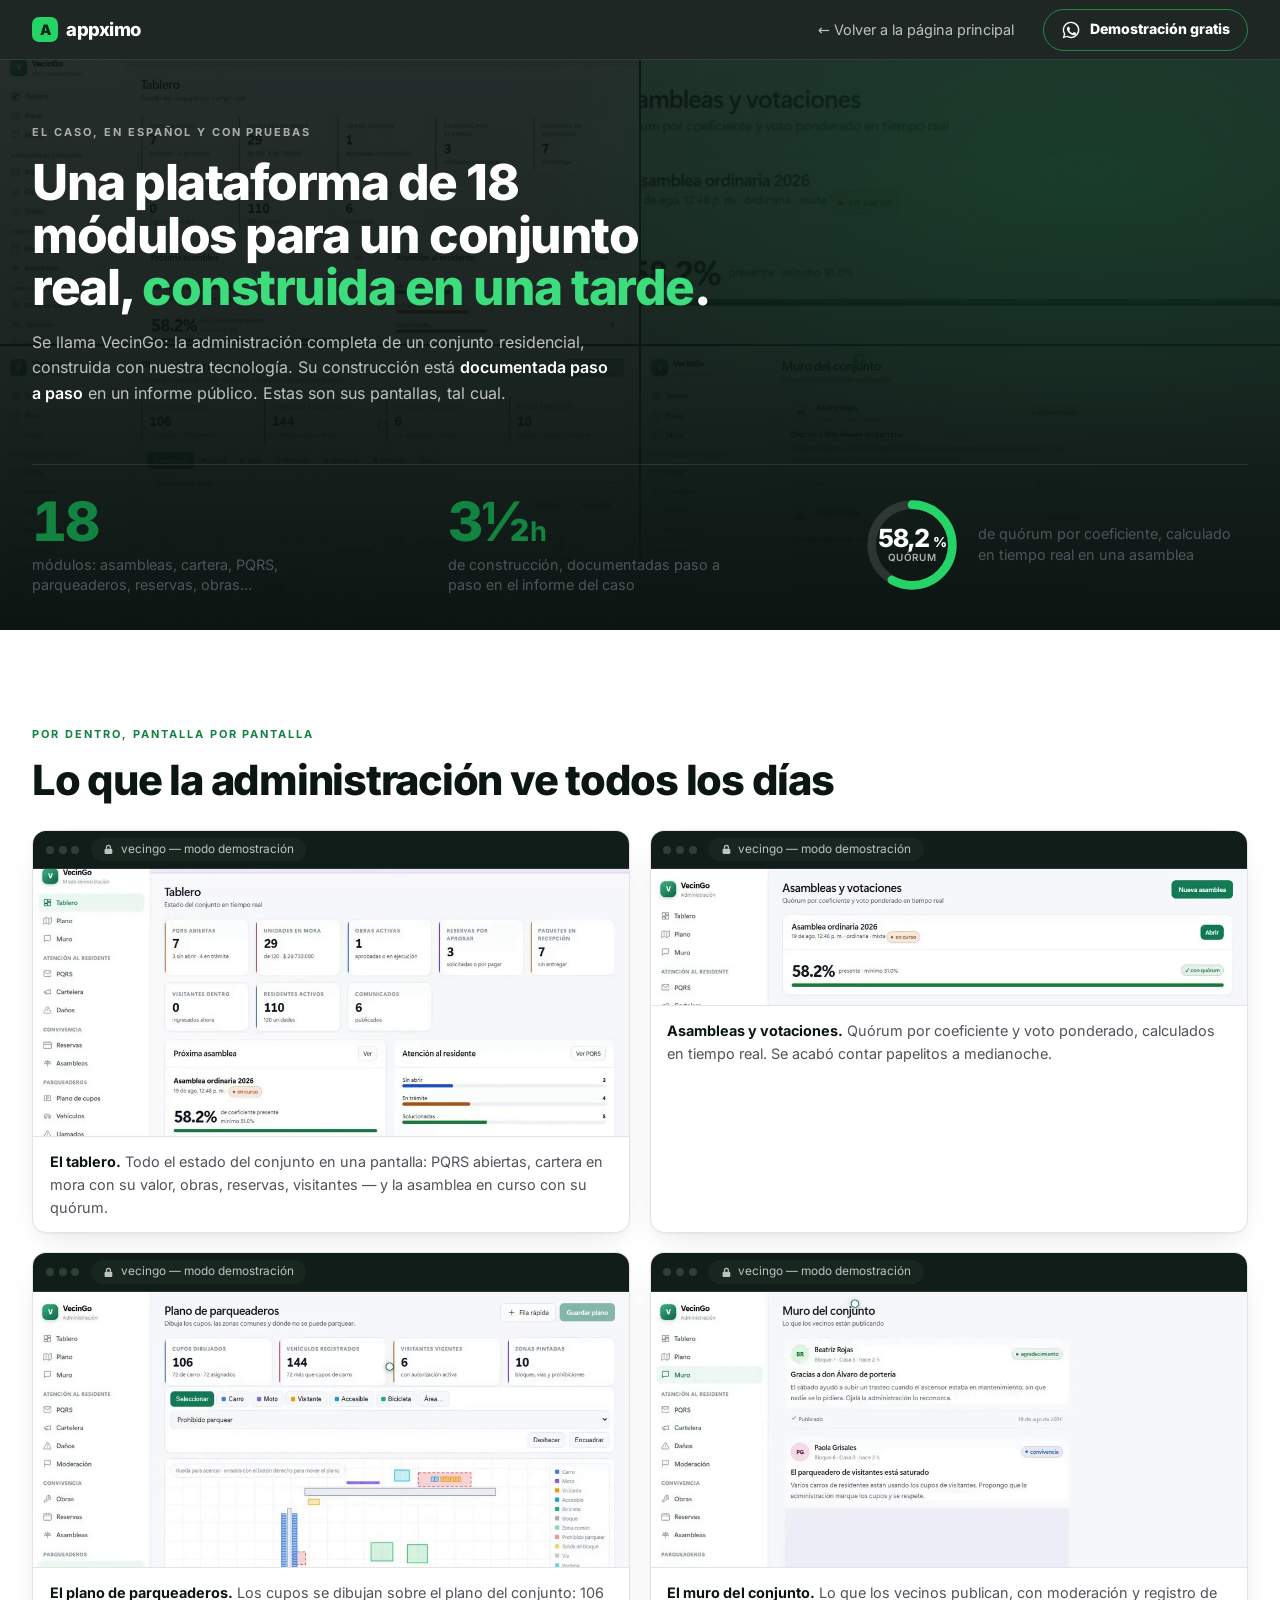
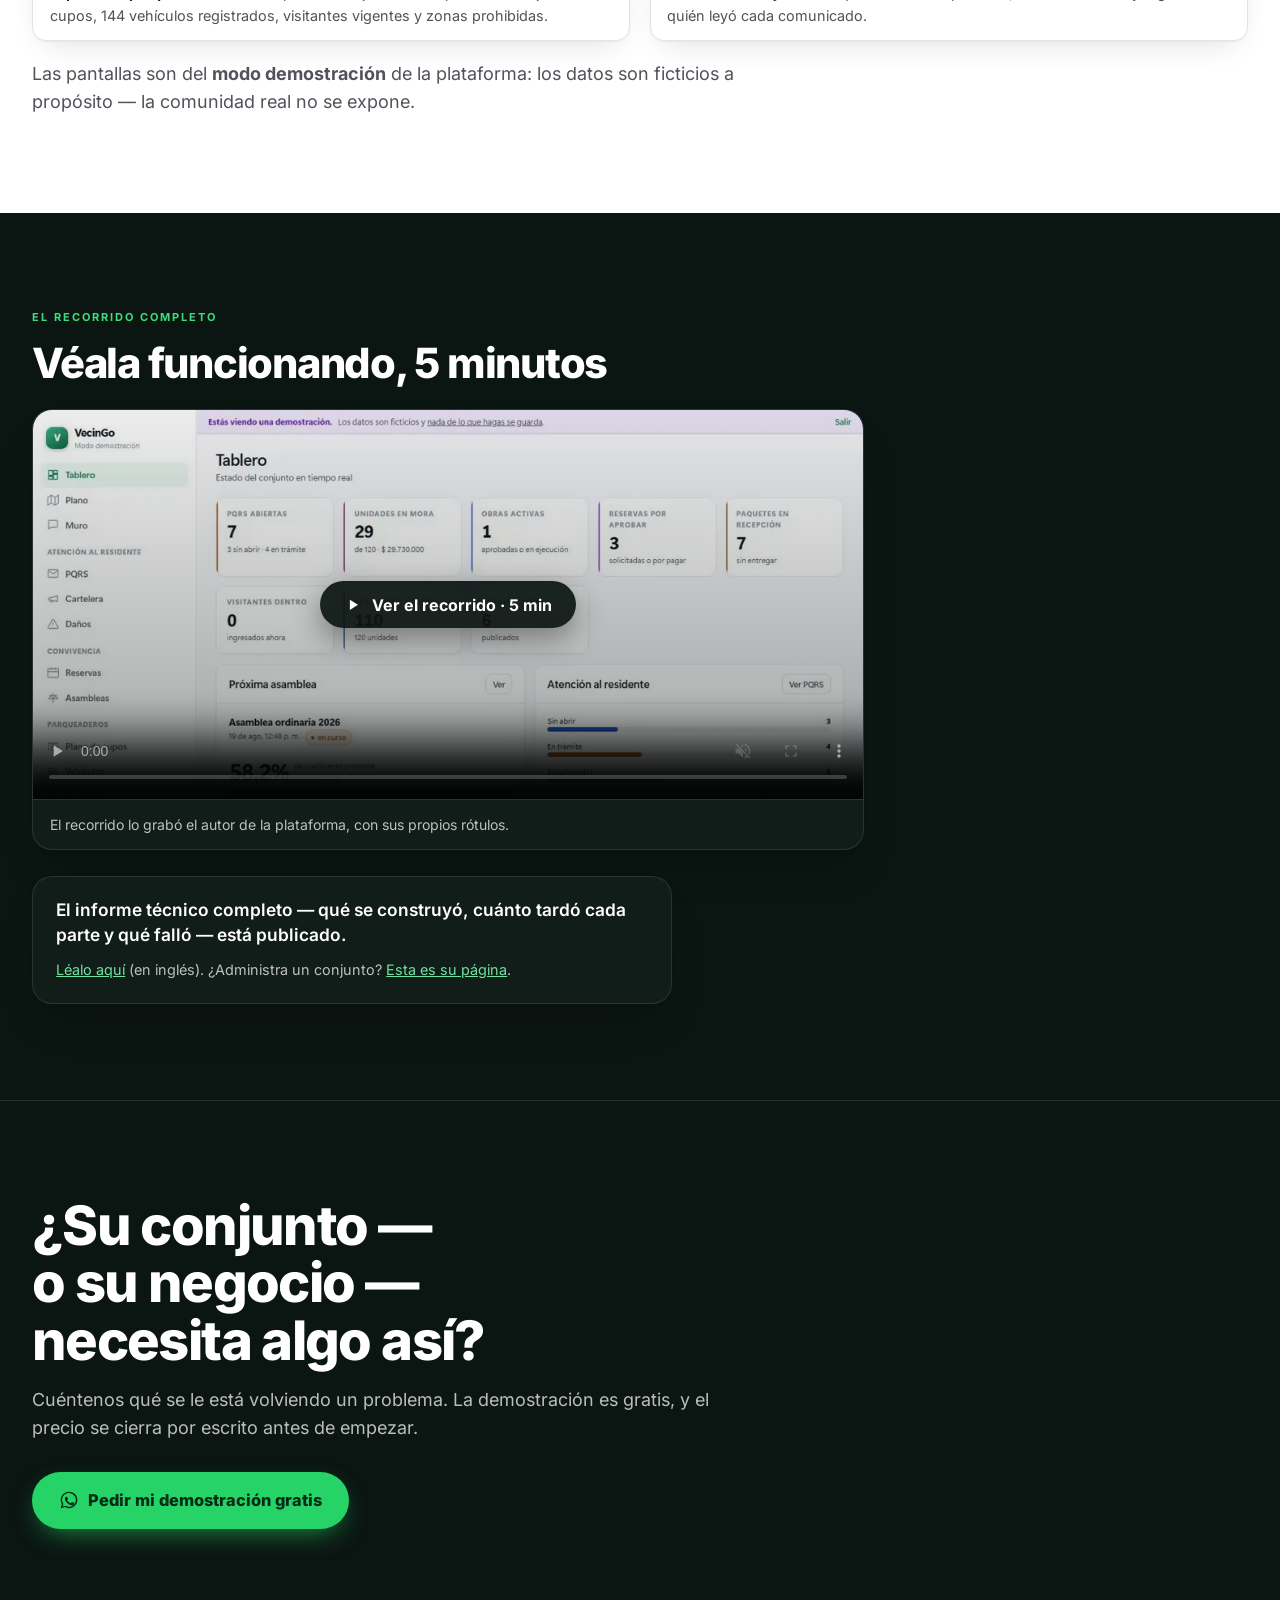
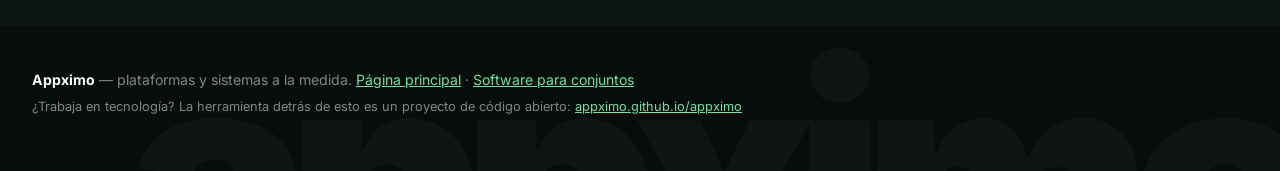
==== caso.html @ 24e31407 "fix(motion): el bombillo queda encendido con reduced-motion; el pulso del proceso no es infinito" ====
<!doctype html>
<html lang="es-CO">
<head>
<meta charset="utf-8">
<meta name="viewport" content="width=device-width, initial-scale=1">
<title>El caso VecinGo — una plataforma de 18 módulos, en español y con pruebas</title>
<meta name="description" content="Una plataforma completa para un conjunto residencial — asambleas con quórum, cartera, parqueaderos, PQRS — construida con la tecnología de Appximo. El caso, en español y con pantallas reales.">
<meta property="og:title" content="El caso VecinGo — 18 módulos para un conjunto real">
<meta property="og:description" content="Asambleas con quórum en tiempo real, cartera, parqueaderos, PQRS. Construida con la tecnología de Appximo. Véala por dentro.">
<meta property="og:image" content="https://appximo.com/assets/og.jpg">
<meta property="og:type" content="article">
<meta property="og:url" content="https://appximo.com/caso.html">
<link rel="canonical" href="https://appximo.com/caso.html">
<meta name="robots" content="index,follow,max-image-preview:large">
<meta name="theme-color" content="#0b1512">
<link rel="preload" href="assets/inter-latin-var.woff2" as="font" type="font/woff2" crossorigin>
<link rel="stylesheet" href="assets/system.css?v=79b03f89">
<link rel="icon" href="data:image/svg+xml,%3Csvg xmlns='http://www.w3.org/2000/svg' viewBox='0 0 64 64'%3E%3Crect width='64' height='64' rx='14' fill='%2325d366'/%3E%3Ctext x='32' y='45' font-family='Inter,Arial,sans-serif' font-size='38' font-weight='900' fill='%23062b16' text-anchor='middle'%3EA%3C/text%3E%3C/svg%3E">
<style>
  .hero-float{position:absolute;right:var(--gutter);top:clamp(4.5rem,9vw,7rem);z-index:3;display:none;width:15.5rem}
  @media(min-width:1000px){.hero-float{display:block}}
  .hero-float .card-dark{padding:.9rem 1rem}
  .notif{display:flex;align-items:center;gap:.7rem;padding:.55rem 0;border-top:1px solid var(--ink-line)}
  .notif:first-child{border-top:none;padding-top:0}
  .notif .ci{width:1.8rem;height:1.8rem;border-radius:50%;background:var(--color-brand-500);display:flex;align-items:center;justify-content:center;flex:none}
  .notif .ci svg{width:.9rem;height:.9rem}
  .notif b{display:block;font-size:.84rem;line-height:1.2}
  .notif span{display:block;font-size:.72rem;color:var(--ink-text-mute)}
  .case{display:grid;gap:1.6rem;align-items:center}
  @media(min-width:900px){.case{grid-template-columns:7fr 5fr;gap:3rem}.case.flip .case-media{order:2}}
  .case+.case{margin-top:clamp(3rem,7vw,5rem);padding-top:clamp(3rem,7vw,5rem);border-top:1px solid var(--zinc-200)}
  .case h3{font-size:clamp(1.5rem,3.2vw,2.1rem);letter-spacing:-.03em;line-height:1.12;margin:.6rem 0 .7rem;font-weight:800}
  .case p{color:var(--text-2);font-size:1rem}
  .case-media{display:grid;gap:.9rem}
  .case-links{display:flex;flex-wrap:wrap;gap:.6rem;margin-top:1.1rem}
  .bframe video.loop{display:block;width:100%}
  .case-panel{margin-top:1.1rem;padding:1.1rem 1.2rem}
  .case-panel .eyebrow{margin-bottom:.6rem}
  .meaning{margin-top:1rem;background:var(--color-brand-50);border:1px solid var(--color-brand-200);border-left:4px solid var(--color-brand-500);border-radius:var(--radius-xl);padding:.85rem 1rem;color:var(--color-ink);font-size:.95rem}
  .door-grid{display:grid;gap:1rem;align-items:center}
  @media(min-width:860px){.door-grid{grid-template-columns:1fr auto;gap:2rem}}
  .door h2{font-size:clamp(1.35rem,2.8vw,1.8rem);letter-spacing:-.03em}
  .door p{opacity:.85;font-size:.98rem;margin-top:.35rem}
  .invite{display:grid;gap:.9rem;margin-top:1.5rem}
  @media(min-width:700px){.invite{grid-template-columns:1fr 1fr}}
  .pick{display:grid;grid-template-columns:5rem 1fr;gap:1rem;align-items:center;padding:.9rem 1rem;text-decoration:none;color:inherit}
  .pk-img{width:5rem;height:5rem;border-radius:var(--radius-lg);overflow:hidden;border:1px solid var(--zinc-200);background:var(--zinc-100)}
  .pk-img img{width:100%;height:100%;object-fit:cover;object-position:top left}
  .pick b{display:block;color:var(--text);font-size:1rem;line-height:1.3}
  .pick span{display:block;color:var(--text-2);font-size:.86rem;line-height:1.45}
  .pick .chip{margin-top:.45rem}
  .steps{display:grid;gap:1.2rem;margin-top:2rem}
  @media(min-width:860px){.steps{grid-template-columns:repeat(4,1fr);gap:1.4rem}}
  .step h3{font-size:1.06rem;margin:.6rem 0 .3rem;color:#fff}
  .step p{color:var(--ink-text-dim);font-size:.94rem}
  .how-grid{display:grid;gap:1.4rem;margin-top:2.4rem;align-items:start}
  @media(min-width:900px){.how-grid{grid-template-columns:7fr 5fr;gap:2.4rem}}
  .no-risk{margin-top:1.4rem;background:rgba(255,255,255,.06);border:1px solid var(--ink-line);border-left:4px solid var(--color-brand-500);border-radius:var(--radius-xl);padding:.95rem 1.1rem;color:#fff;font-size:.97rem}
  .who-grid{display:grid;gap:1.2rem;margin-top:1.8rem}
  @media(min-width:860px){.who-grid{grid-template-columns:3fr 2fr;align-items:start}}
  .people{display:grid;gap:.9rem;margin-top:1rem}
  @media(min-width:520px){.people{grid-template-columns:1fr 1fr}}
  .person{display:flex;gap:.9rem;align-items:center;padding:1rem 1.1rem}
  .person b{display:block;font-size:1rem;line-height:1.25}
  .person span{display:block;font-size:.84rem;color:var(--text-2);line-height:1.4}
  .person .avatar{display:inline-flex;font-size:1.05rem;color:#fff;line-height:1}
  .cred-list{list-style:none;margin-top:.7rem}
  .cred-list li{padding-left:1.5rem;position:relative;margin:.55rem 0;color:var(--text-2);font-size:.95rem}
  .cred-list li::before{content:"✓";position:absolute;left:0;color:var(--color-brand-600);font-weight:800}
  .contact{display:grid;gap:.5rem;margin-top:1rem;font-size:.95rem}
  .contact div{display:flex;gap:.6rem;align-items:baseline}
  .contact b{min-width:6.5rem;color:var(--text-3);font-weight:600;font-size:.8rem;letter-spacing:.06em;text-transform:uppercase}
  .nots{display:grid;gap:.7rem;margin-top:1.4rem;max-width:46rem}
  .not{background:var(--white);border:1px solid var(--zinc-200);border-left:4px solid var(--color-ink);border-radius:var(--radius-lg);padding:.75rem 1rem;color:var(--text-2);font-size:.97rem;box-shadow:var(--shadow-soft)}
  .not b{color:var(--text)}
  .closing{position:relative;overflow:hidden}
  .closing::before{content:"";position:absolute;inset:-40% -20% auto;height:120%;background:radial-gradient(60rem 30rem at 20% 0%,color-mix(in srgb,var(--color-brand-700) 45%,transparent) 0%,transparent 60%);pointer-events:none}
  .closing .container-x{position:relative}
  .closing h2{max-width:16ch}
  .tech{padding:2.4rem 0;border-top:1px solid var(--zinc-200)}
  .tech p{color:var(--text-2);font-size:.92rem;max-width:46rem;margin-top:.5rem}
  .autom{display:grid;gap:1.2rem;align-items:center;padding:1.4rem 1.5rem;margin-top:1.4rem}
  @media(min-width:760px){.autom{grid-template-columns:3fr 2fr;gap:2rem}}
  .autom h3{font-size:1.35rem;color:#fff;margin-bottom:.35rem}
  .autom p{color:var(--ink-text-dim);font-size:.96rem}
  .autom-visual{margin:0 auto;max-width:20rem;width:100%}
  @media(max-width:759px){.hero .cta-row .btn-wa{font-size:.95rem;padding:.8rem 1.25rem;gap:.5rem}}
  /* ── chip IA (solo en la variante ?hero=idea) ── */
  /* ── el bombillo que se enciende (una pasada) ── */
  .bulb{display:inline-block;width:.78em;height:.78em;vertical-align:-.06em;margin-right:.12em;overflow:visible}
  .bulb path{fill:none;stroke:currentColor;stroke-width:1.9;stroke-linecap:round;stroke-linejoin:round}
  .bulb .bulb-ray{stroke:var(--color-brand-400)}
  @media (prefers-reduced-motion:no-preference){
    @keyframes bulbDraw{from{stroke-dashoffset:60}to{stroke-dashoffset:0}}
    @keyframes bulbOn{0%{opacity:0;transform:scale(.6)}60%{opacity:1;transform:scale(1.15)}100%{opacity:1;transform:scale(1)}}
    @keyframes bulbGlow{0%{filter:drop-shadow(0 0 0 transparent)}50%{filter:drop-shadow(0 0 10px color-mix(in srgb,var(--color-brand) 80%,transparent))}100%{filter:drop-shadow(0 0 4px color-mix(in srgb,var(--color-brand) 55%,transparent))}}
    html.js .bulb .bulb-glass{stroke-dasharray:60;animation:bulbDraw 1.1s var(--ease) .3s both}
    html.js .bulb .bulb-ray{transform-origin:center;transform-box:fill-box;animation:bulbOn .5s cubic-bezier(.34,1.56,.64,1) 1.3s both}
    html.js .bulb{animation:bulbGlow 1.2s var(--ease) 1.3s both}
  }
  /* ── palabras clave: se resaltan al escribirse y encienden su pestaña ── */
  .k{font-weight:600;color:inherit;background:linear-gradient(180deg,transparent 64%,color-mix(in srgb,var(--color-brand) 38%,transparent) 64%);border-radius:2px;padding:0 .08em}
  .b-bubble .k{background:linear-gradient(180deg,transparent 64%,var(--color-brand-200) 64%)}
  .plat-tabs span{transition:background .35s var(--ease),color .35s var(--ease),padding .35s var(--ease)}
  .plat-tabs span.lit{background:var(--color-brand-100);color:var(--color-brand-ink);border-radius:999px;padding:.1rem .5rem}
  .ia{margin:1rem 0 0;max-width:34rem}
  .ia summary{list-style:none;display:inline-flex;align-items:center;gap:.55rem;cursor:pointer;font-size:.88rem;font-weight:700;color:#fff;background:rgba(255,255,255,.06);border:1px solid color-mix(in srgb,var(--color-brand) 45%,transparent);border-radius:999px;padding:.5rem 1rem;transition:border-color .18s}
  .ia summary::-webkit-details-marker{display:none}
  .ia summary svg{width:.95rem;height:.95rem;transition:transform .28s var(--ease)}
  .ia[open] summary svg{transform:rotate(180deg)}
  .ia summary:hover{border-color:var(--color-brand)}
  .ia-dot{width:.5rem;height:.5rem;border-radius:50%;background:var(--color-brand)}
  .ia-body p{margin-top:.7rem;font-size:.95rem;color:var(--ink-text-dim);background:rgba(255,255,255,.05);border:1px solid var(--ink-line);border-radius:12px;padding:.8rem 1rem}
  .ia-body a{color:var(--color-brand-300);font-weight:700}
  /* ── el flujo idea → sistema → trabajando solo (el hero) ── */
  .flow{display:none;flex-direction:column;gap:.35rem;max-width:23rem;margin-left:auto}
  @media(min-width:1000px){.flow{display:flex}}
  .flow-m{display:flex;max-width:none;margin:1.8rem 0 0}
  @media(min-width:1000px){.flow-m{display:none}}
  .fl-k{display:block;font-size:11px;letter-spacing:.14em;text-transform:uppercase;font-weight:700;color:var(--color-brand-400);margin-bottom:.45rem}
  .fl-bubble{background:rgba(255,255,255,.07);border:1px solid var(--ink-line);border-radius:var(--radius-2xl) var(--radius-2xl) var(--radius-2xl) .35rem;padding:.85rem 1rem;font-size:.92rem;line-height:1.45;color:#fff;font-weight:500}
  .fl-arrow{display:flex;align-items:center;gap:.6rem;padding:.35rem 0 .35rem .9rem;color:var(--color-brand-400);font-size:.78rem;font-weight:700;letter-spacing:.04em}
  .fl-arrow::before{content:"";width:2px;height:1.4rem;background:repeating-linear-gradient(180deg,var(--color-brand-400) 0 4px,transparent 4px 8px);border-radius:2px}
  .co-order{width:100%;padding:.9rem 1rem;background:var(--white);color:var(--text);border-radius:var(--radius-2xl);box-shadow:var(--shadow-lift)}
  .co-order .eyebrow{margin-bottom:.35rem}
  .co-order b{display:block;font-size:1rem;line-height:1.25}
  .co-order .price{font-weight:800;font-variant-numeric:tabular-nums;font-size:1.25rem;letter-spacing:-.03em;margin-top:.3rem;white-space:nowrap}
  .co-order .row{display:flex;justify-content:space-between;align-items:center;margin-top:.55rem;gap:.5rem}
  .co-notif{width:100%;padding:.8rem .95rem}
  .stage{position:relative;display:none;margin-left:auto;max-width:25rem;padding:1.1rem;border-radius:var(--radius-3xl);background:rgba(255,255,255,.045);border:1px solid rgba(255,255,255,.12);box-shadow:inset 0 1px 0 rgba(255,255,255,.06),0 30px 80px -30px rgba(0,0,0,.6)}
  .stage::before{content:"";position:absolute;inset:-18%;z-index:-1;background:radial-gradient(closest-side,color-mix(in srgb,var(--color-brand-700) 45%,transparent),transparent 70%);pointer-events:none}
  @media(min-width:1000px){.stage{display:block}.stage .flow{display:flex;max-width:none;margin:0}.flow-m{display:none}}
  .plat{position:relative;background:var(--white);color:var(--text);border-radius:var(--radius-2xl);box-shadow:var(--shadow-lift);padding:.8rem .9rem .9rem}
  .plat::after{content:"";position:absolute;inset:-2px;border-radius:calc(var(--radius-2xl) + 2px);padding:2px;background:conic-gradient(from var(--sweep,0deg),transparent 0 70%,var(--color-brand-400) 85%,transparent 100%);-webkit-mask:linear-gradient(#000 0 0) content-box,linear-gradient(#000 0 0);-webkit-mask-composite:xor;mask-composite:exclude;opacity:0;pointer-events:none}
  .plat-tabs{display:flex;gap:.9rem;font-size:.74rem;font-weight:600;color:var(--text-3);border-bottom:1px solid var(--zinc-100);padding-bottom:.5rem;margin-bottom:.6rem}
  .plat-tabs .on{color:var(--color-brand-ink);border-bottom:2px solid var(--color-brand);margin-bottom:-.55rem;padding-bottom:.45rem}
  .plat-kpis{display:grid;grid-template-columns:repeat(3,auto);gap:.9rem;justify-content:start;margin-bottom:.7rem}
  .plat-kpis b{display:block;font-weight:800;font-size:1.02rem;letter-spacing:-.03em;line-height:1.1;white-space:nowrap}
  .plat-kpis span{display:block;font-size:.68rem;color:var(--text-3);line-height:1.2}
  .plat-kpis b span{display:inline;font-size:inherit;color:inherit;line-height:inherit}
  .plat .co-order{box-shadow:none;border:1px solid var(--zinc-200);padding:.7rem .8rem}
  .fl-chips{display:flex;flex-wrap:wrap;gap:.4rem;margin-top:.6rem}
  .fl-caret{display:none;width:2px;height:1em;background:var(--color-brand-400);vertical-align:-.15em;margin-left:2px}
  html.js .flow.typing .fl-caret{display:inline-block}
  @media (prefers-reduced-motion:no-preference){
    @keyframes coIn{from{opacity:0;transform:translateY(14px)}to{opacity:1;transform:none}}
    @keyframes caret{0%,100%{opacity:0}50%{opacity:1}}
    html.js .flow>.fl-step:first-child{animation:coIn .5s var(--ease) both;animation-delay:.2s}
    html.js .flow.typing .fl-caret{animation:caret .9s steps(1) infinite}
    html.js .flow:not(.typed) .fl-after{opacity:0}
    html.js .flow.typed .fl-after{animation:coIn .6s var(--ease) both}
    html.js .flow.typed .fl-after:nth-of-type(2){animation-delay:.15s}html.js .flow.typed .fl-after:nth-of-type(3){animation-delay:.4s}html.js .flow.typed .fl-after:nth-of-type(4){animation-delay:1.2s}html.js .flow.typed .fl-after:nth-of-type(5){animation-delay:1.45s}
    /* la idea se «envía»: se encoge y apaga como un mensaje enviado */
    html.js .flow .fl-bubble{transition:transform .5s var(--ease),opacity .5s var(--ease);transform-origin:left top}
    html.js .flow.typed .fl-bubble{transform:scale(.96);opacity:.7}
    /* el conector se dibuja */
    html.js .flow .fl-arrow::before{transform:scaleY(0);transform-origin:top;transition:transform .45s var(--ease)}
    html.js .flow.typed .fl-arrow::before{transform:none}
    html.js .flow.typed .fl-arrow:nth-of-type(4)::before{transition-delay:1.1s}
    /* la plataforma entra con un barrido de luz en el borde (una pasada) */
    @property --sweep{syntax:"<angle>";inherits:false;initial-value:0deg}
    @keyframes sweep{from{--sweep:0deg;opacity:1}to{--sweep:360deg;opacity:0}}
    html.js .flow.typed .plat::after{animation:sweep 1.5s var(--ease) .45s 1 both}
    @keyframes platIn{from{opacity:0;transform:translateY(16px) scale(.94)}to{opacity:1;transform:none}}
    html.js .flow.typed .plat{animation:platIn .7s var(--ease) .4s both}
    /* los avisos caen uno a uno */
    html.js .flow.typed .co-notif .notif{animation:coIn .5s var(--ease) both}
    html.js .flow.typed .co-notif .notif:nth-child(1){animation-delay:1.5s}html.js .flow.typed .co-notif .notif:nth-child(2){animation-delay:1.75s}html.js .flow.typed .co-notif .notif:nth-child(3){animation-delay:2s}
    html.js .flow.typed .fl-chips .chip{animation:coIn .45s var(--ease) both}
    html.js .flow.typed .fl-chips .chip:nth-child(1){animation-delay:2.1s}html.js .flow.typed .fl-chips .chip:nth-child(2){animation-delay:2.25s}html.js .flow.typed .fl-chips .chip:nth-child(3){animation-delay:2.4s}
  }
  .notif{display:flex;align-items:center;gap:.7rem;padding:.55rem 0;border-top:1px solid var(--ink-line)}
  .notif:first-child{border-top:none;padding-top:0}
  .notif .ci{width:1.8rem;height:1.8rem;border-radius:50%;background:var(--color-brand-500);display:flex;align-items:center;justify-content:center;flex:none}
  .notif .ci svg{width:.9rem;height:.9rem}
  .notif b{display:block;font-size:.84rem;line-height:1.2}
  .notif span{display:block;font-size:.72rem;color:var(--ink-text-mute)}
  .case{display:grid;gap:1.6rem;align-items:center}
  @media(min-width:900px){.case{grid-template-columns:7fr 5fr;gap:3rem}.case.flip .case-media{order:2}}
  .case+.case{margin-top:clamp(3rem,7vw,5rem);padding-top:clamp(3rem,7vw,5rem);border-top:1px solid var(--zinc-200)}
  .case h3{font-size:clamp(1.5rem,3.2vw,2.1rem);letter-spacing:-.03em;line-height:1.12;margin:.6rem 0 .7rem;font-weight:800}
  .case p{color:var(--text-2);font-size:1rem}
  .case-media{display:grid;gap:.9rem}
  .case-links{display:flex;flex-wrap:wrap;gap:.6rem;margin-top:1.1rem}
  .case-panel{margin-top:1.1rem;padding:1.1rem 1.2rem}
  .case-panel .eyebrow{margin-bottom:.6rem}
  .meaning{margin-top:1rem;background:var(--color-brand-50);border:1px solid var(--color-brand-200);border-left:4px solid var(--color-brand-500);border-radius:var(--radius-xl);padding:.85rem 1rem;color:var(--color-ink);font-size:.95rem}
  .door-grid{display:grid;gap:1rem;align-items:center}
  @media(min-width:860px){.door-grid{grid-template-columns:1fr auto;gap:2rem}}
  .door h2{font-size:clamp(1.35rem,2.8vw,1.8rem);letter-spacing:-.03em}
  .door p{opacity:.85;font-size:.98rem;margin-top:.35rem}
  .invite{display:grid;gap:.9rem;margin-top:1.5rem}
  @media(min-width:700px){.invite{grid-template-columns:1fr 1fr}}
  .pick{display:grid;grid-template-columns:5rem 1fr;gap:1rem;align-items:center;padding:.9rem 1rem;text-decoration:none;color:inherit}
  .pk-img{width:5rem;height:5rem;border-radius:var(--radius-lg);overflow:hidden;border:1px solid var(--zinc-200);background:var(--zinc-100)}
  .pk-img img{width:100%;height:100%;object-fit:cover;object-position:top left}
  .pick b{display:block;color:var(--text);font-size:1rem;line-height:1.3}
  .pick span{display:block;color:var(--text-2);font-size:.86rem;line-height:1.45}
  .pick .chip{margin-top:.45rem}
  .steps{display:grid;gap:1.2rem;margin-top:2rem}
  @media(min-width:860px){.steps{grid-template-columns:repeat(4,1fr);gap:1.4rem}}
  .step h3{font-size:1.06rem;margin:.6rem 0 .3rem;color:#fff}
  .step p{color:var(--ink-text-dim);font-size:.94rem}
  .how-grid{display:grid;gap:1.4rem;margin-top:2.4rem;align-items:start}
  @media(min-width:900px){.how-grid{grid-template-columns:7fr 5fr;gap:2.4rem}}
  .no-risk{margin-top:1.4rem;background:rgba(255,255,255,.06);border:1px solid var(--ink-line);border-left:4px solid var(--color-brand-500);border-radius:var(--radius-xl);padding:.95rem 1.1rem;color:#fff;font-size:.97rem}
  .who-grid{display:grid;gap:1.2rem;margin-top:1.8rem}
  @media(min-width:860px){.who-grid{grid-template-columns:3fr 2fr;align-items:start}}
  .people{display:grid;gap:.9rem;margin-top:1rem}
  @media(min-width:520px){.people{grid-template-columns:1fr 1fr}}
  .person{display:flex;gap:.9rem;align-items:center;padding:1rem 1.1rem}
  .person b{display:block;font-size:1rem;line-height:1.25}
  .person span{display:block;font-size:.84rem;color:var(--text-2);line-height:1.4}
  .person .avatar{display:inline-flex;font-size:1.05rem;color:#fff;line-height:1}
  .cred-list{list-style:none;margin-top:.7rem}
  .cred-list li{padding-left:1.5rem;position:relative;margin:.55rem 0;color:var(--text-2);font-size:.95rem}
  .cred-list li::before{content:"✓";position:absolute;left:0;color:var(--color-brand-600);font-weight:800}
  .contact{display:grid;gap:.5rem;margin-top:1rem;font-size:.95rem}
  .contact div{display:flex;gap:.6rem;align-items:baseline}
  .contact b{min-width:6.5rem;color:var(--text-3);font-weight:600;font-size:.8rem;letter-spacing:.06em;text-transform:uppercase}
  .nots{display:grid;gap:.7rem;margin-top:1.4rem;max-width:46rem}
  .not{background:var(--white);border:1px solid var(--zinc-200);border-left:4px solid var(--color-ink);border-radius:var(--radius-lg);padding:.75rem 1rem;color:var(--text-2);font-size:.97rem;box-shadow:var(--shadow-soft)}
  .not b{color:var(--text)}
  .closing{position:relative;overflow:hidden}
  .closing::before{content:"";position:absolute;inset:-40% -20% auto;height:120%;background:radial-gradient(60rem 30rem at 20% 0%,color-mix(in srgb,var(--color-brand-700) 45%,transparent) 0%,transparent 60%);pointer-events:none}
  .closing .container-x{position:relative}
  .closing h2{max-width:16ch}
  .tech{padding:2.4rem 0;border-top:1px solid var(--zinc-200)}
  .tech p{color:var(--text-2);font-size:.92rem;max-width:46rem;margin-top:.5rem}
  .autom{display:grid;gap:1.2rem;align-items:center;padding:1.4rem 1.5rem;margin-top:1.4rem}
  @media(min-width:760px){.autom{grid-template-columns:3fr 2fr;gap:2rem}}
  .autom h3{font-size:1.35rem;color:#fff;margin-bottom:.35rem}
  .autom p{color:var(--ink-text-dim);font-size:.96rem}
  .autom-visual{margin:0 auto;max-width:20rem;width:100%}
  @media(max-width:759px){.hero .cta-row .btn-wa{font-size:.95rem;padding:.8rem 1.25rem;gap:.5rem}}
  /* ── chip IA (solo en la variante ?hero=idea) ── */
  .ia{margin:1rem 0 0;max-width:34rem}
  .ia summary{list-style:none;display:inline-flex;align-items:center;gap:.55rem;cursor:pointer;font-size:.88rem;font-weight:700;color:#fff;background:rgba(255,255,255,.06);border:1px solid color-mix(in srgb,var(--color-brand) 45%,transparent);border-radius:999px;padding:.5rem 1rem;transition:border-color .18s}
  .ia summary::-webkit-details-marker{display:none}
  .ia summary svg{width:.95rem;height:.95rem;transition:transform .28s var(--ease)}
  .ia[open] summary svg{transform:rotate(180deg)}
  .ia summary:hover{border-color:var(--color-brand)}
  .ia-dot{width:.5rem;height:.5rem;border-radius:50%;background:var(--color-brand)}
  .ia-body p{margin-top:.7rem;font-size:.95rem;color:var(--ink-text-dim);background:rgba(255,255,255,.05);border:1px solid var(--ink-line);border-radius:12px;padding:.8rem 1rem}
  .ia-body a{color:var(--color-brand-300);font-weight:700}
  /* ── el collage de componentes del hero ── */
  .collage{position:relative;min-height:22rem;display:none}
  @media(min-width:1000px){.collage{display:block}}
  .collage>*{position:absolute}
  .co-order{left:0;top:1.2rem;width:17rem;padding:1rem 1.1rem;background:var(--white);color:var(--text);border-radius:var(--radius-2xl);box-shadow:var(--shadow-lift)}
  .co-order .eyebrow{margin-bottom:.4rem}
  .co-order b{display:block;font-size:1.02rem;line-height:1.25}
  .co-order .price{font-weight:800;font-variant-numeric:tabular-nums;font-size:1.3rem;letter-spacing:-.03em;margin-top:.35rem}
  .co-order .row{display:flex;justify-content:space-between;align-items:center;margin-top:.6rem;gap:.5rem}
  .co-notif{right:0;top:0;width:15.5rem;padding:.9rem 1rem}
  .co-ring{left:2.5rem;bottom:0;width:20rem;padding:.9rem 1rem 1rem;display:flex;align-items:center;gap:.9rem;background:var(--white);color:var(--text);border-radius:var(--radius-2xl);box-shadow:var(--shadow-lift)}
  .co-ring b{display:block;font-size:.9rem;line-height:1.25}
  .co-ring span{display:block;font-size:.76rem;color:var(--text-2);margin-top:.15rem}
  .notif{display:flex;align-items:center;gap:.7rem;padding:.55rem 0;border-top:1px solid var(--ink-line)}
  .notif:first-child{border-top:none;padding-top:0}
  .notif:last-child{padding-bottom:0}
  .notif .ci{width:1.8rem;height:1.8rem;border-radius:50%;background:var(--color-brand-500);display:flex;align-items:center;justify-content:center;flex:none}
  .notif .ci svg{width:.9rem;height:.9rem}
  .notif b{display:block;font-size:.84rem;line-height:1.2}
  .notif span{display:block;font-size:.72rem;color:var(--ink-text-mute)}
  section[id]{scroll-margin-top:4.6rem}
  /* ── el escenario blanco de «Cómo funciona» ── */
  .build{background:var(--white);color:var(--text);border-radius:var(--radius-2xl);box-shadow:var(--shadow-lift);padding:1rem 1.1rem 1.1rem;position:relative;overflow:hidden}
  .b-head{display:flex;justify-content:space-between;align-items:center;margin-bottom:.9rem}
  .b-time{font-size:.78rem;color:var(--text-3);font-weight:600}
  .b-chat{display:flex;gap:.6rem;align-items:flex-start}
  .b-who{font-size:.68rem;font-weight:700;letter-spacing:.08em;text-transform:uppercase;color:var(--text-3);padding-top:.5rem;flex:none}
  .b-bubble{background:var(--zinc-100);border-radius:var(--radius-xl) var(--radius-xl) var(--radius-xl) .3rem;padding:.7rem .9rem;font-size:.92rem;line-height:1.45;color:var(--text);min-height:2.6rem;flex:1}
  .b-caret{display:none;width:2px;height:1em;background:var(--color-brand-ink);vertical-align:-.15em;margin-left:2px}
  .b-proc{list-style:none;margin:.9rem 0 0;display:grid;gap:.45rem;padding-left:0}
  .b-proc li{display:flex;align-items:center;gap:.6rem;font-size:.86rem;color:var(--text-3)}
  .b-proc li i{width:1rem;height:1rem;border-radius:50%;border:2px solid var(--zinc-300);flex:none;position:relative;transition:border-color .3s,background .3s}
  .b-proc li.on{color:var(--text)}
  .b-proc li.on i{border-color:var(--color-brand-500)}
  .b-proc li.done{color:var(--text-2)}
  .b-proc li.done i{background:var(--color-brand-500);border-color:var(--color-brand-500)}
  .b-proc li.done i::after{content:"";position:absolute;left:.28rem;top:.1rem;width:.28rem;height:.5rem;border:solid var(--color-on-brand);border-width:0 2px 2px 0;transform:rotate(45deg)}
  .b-out{margin-top:.9rem;border-radius:14px;overflow:hidden;border:1px solid var(--zinc-200);box-shadow:var(--shadow-soft)}
  .b-out .bbar{background:var(--color-ink-800)}
  .b-plat{border-radius:0;box-shadow:none}
  .b-plat::after{border-radius:0}
  html.js .build:not(.p3) .b-out{display:none}
  html.js .build:not(.p2) .b-proc{opacity:.45}
  @media (prefers-reduced-motion:no-preference){
    @keyframes procPulse{0%,100%{box-shadow:0 0 0 0 color-mix(in srgb,var(--color-brand) 45%,transparent)}70%{box-shadow:0 0 0 .5rem transparent}}
    html.js .build.p1 .b-caret{display:inline-block;animation:caret .9s steps(1) infinite}
    html.js .b-proc li.on i{animation:procPulse 1s ease-out 3}
    html.js .build.p3 .b-out{animation:platIn .7s var(--ease) both}
    html.js .build.p3 .b-plat::after{animation:sweep 1.5s var(--ease) .3s 1 both}
  }
  /* ── la franja de demos ── */
  .strip{display:flex;flex-wrap:wrap;align-items:center;gap:.5rem 1rem;font-size:.95rem;color:var(--text-2)}
  .strip b{color:var(--text)}
  .strip a{font-weight:700;text-decoration:none;color:var(--color-brand-ink);white-space:nowrap}
  .strip a:hover{text-decoration:underline}
  .strip .sep{color:var(--zinc-400)}
  /* ── bloque de equipo ── */
  .team-grid{display:grid;gap:1.2rem;margin-top:1.6rem}
  @media(min-width:860px){.team-grid{grid-template-columns:3fr 2fr;align-items:start}}
  .creds{display:grid;gap:.7rem;margin-top:1.1rem}
  @media(min-width:600px){.creds{grid-template-columns:repeat(2,1fr)}}
  .cred{padding:1rem 1.05rem}
  .cred b{display:block;font-size:.98rem;line-height:1.25}
  .cred span{display:block;font-size:.84rem;color:var(--text-2);margin-top:.25rem;line-height:1.4}
  .cred .k{display:block;font-weight:800;font-size:1.7rem;letter-spacing:-.04em;color:var(--color-brand-ink);font-variant-numeric:tabular-nums;line-height:1;margin-bottom:.45rem}
  /* ── segmento para empresas con equipo técnico ── */
  .tec-grid{display:grid;gap:1.6rem;align-items:start;margin-top:2rem}
  @media(min-width:900px){.tec-grid{grid-template-columns:6fr 6fr;gap:2.6rem}}
  .tec-grid h3{font-size:1.35rem;color:#fff;margin:.6rem 0 .5rem}
  .tec-grid p{color:var(--ink-text-dim);font-size:.98rem}
  .tec-args{list-style:none;margin-top:1rem;display:grid;gap:.55rem}
  .tec-args li{padding-left:1.5rem;position:relative;color:var(--ink-text-dim);font-size:.95rem}
  .tec-args li::before{content:"✓";position:absolute;left:0;color:var(--color-brand-400);font-weight:800}
  .tec-args li strong{color:#fff}
  .tec-foot{margin-top:1.4rem;padding-top:1.2rem;border-top:1px solid var(--ink-line);font-size:.9rem;color:var(--ink-text-mute)}
</style>
<style>
  .shots{display:grid;gap:1.2rem;margin-top:1.6rem}
  @media(min-width:760px){.shots{grid-template-columns:1fr 1fr}}
  .shot figcaption{padding:.8rem 1.05rem;font-size:.9rem;color:var(--text-2);border-top:1px solid var(--zinc-200)}
  .shot figcaption b{color:var(--text)}
</style>
</head>
<body>
<nav class="nav" id="nav"><div class="container-x nav-in">
  <a class="logo" href="/"><span class="logo-mark">A</span>appximo</a>
  <a class="nav-links" href="/" style="text-decoration:none;color:var(--ink-text-dim)">← Volver a la página principal</a>
  <a class="btn btn-wa compact" href="https://wa.me/573115175472?text=Hola%2C%20vi%20el%20caso%20VecinGo%20y%20quiero%20una%20demostraci%C3%B3n%20gratis%20para%20mi%20conjunto%20o%20mi%20negocio.%20%28appximo.com%20%C2%B7%20caso%29"><svg viewBox="0 0 24 24" fill="currentColor" aria-hidden="true"><path d="M12.04 2a9.9 9.9 0 0 0-8.53 14.9L2 22l5.25-1.47A9.9 9.9 0 1 0 12.04 2Zm0 1.67a8.22 8.22 0 1 1-4.2 15.3l-.3-.18-3.12.87.84-3.04-.2-.31a8.22 8.22 0 0 1 6.98-12.64Zm-3.3 4.42c-.18 0-.47.07-.72.34-.25.27-.95.93-.95 2.27 0 1.34.97 2.63 1.11 2.81.13.18 1.87 3 4.63 4.08 2.3.9 2.77.72 3.27.68.5-.05 1.62-.66 1.85-1.3.23-.65.23-1.2.16-1.31-.07-.11-.25-.18-.52-.32-.27-.13-1.62-.8-1.87-.9-.25-.09-.43-.13-.61.14-.18.27-.7.9-.86 1.08-.16.18-.32.2-.59.07-.27-.14-1.15-.42-2.19-1.35-.81-.72-1.35-1.61-1.51-1.88-.16-.27-.02-.42.12-.55.12-.12.27-.32.4-.48.14-.16.18-.27.27-.45.09-.18.05-.34-.02-.48-.07-.14-.6-1.46-.83-2-.2-.46-.4-.44-.61-.45h-.53Z"/></svg>Demostración gratis</a>
</div></nav>

<header class="hero grain">
  <div class="hero-grid-bg" aria-hidden="true"><div><img src="assets/tablero-hero.webp" alt="" width="1080" height="483" decoding="async" fetchpriority="high"></div><div><img src="assets/caso-asamblea.webp" alt="" width="1080" height="245" decoding="async" fetchpriority="low"></div><div><img src="assets/caso-plano.webp" alt="" width="1080" height="498" decoding="async" fetchpriority="low" loading="lazy"></div><div><img src="assets/caso-muro.webp" alt="" width="1080" height="498" decoding="async" fetchpriority="low" loading="lazy"></div></div><div class="hero-veil" aria-hidden="true"></div>
  <div class="container-x">
    <div class="hero-copy">
      <p class="eyebrow">El caso, en español y con pruebas</p>
      <h1 class="t-5xl" style="max-width:20ch">Una plataforma de 18 módulos para un conjunto real, <em>construida en una tarde</em>.</h1>
      <p class="sub">Se llama VecinGo: la administración completa de un conjunto residencial, construida con nuestra tecnología. Su construcción está <strong>documentada paso a paso</strong> en un informe público. Estas son sus pantallas, tal cual.</p>
    </div>
    <div class="stats">
      <div class="stat"><b>18</b><span>módulos: asambleas, cartera, PQRS, parqueaderos, reservas, obras…</span></div>
      <div class="stat"><b>3½<span class="u">h</span></b><span>de construcción, documentadas paso a paso en el informe del caso</span></div>
      <div class="stat ring-row" style="align-items:center"><div class="ring dark" style="--size:6rem;--c:264;--p:0.5820" role="img" aria-label="58.2 por ciento quórum"><svg viewBox="0 0 100 100"><circle class="bg" cx="50" cy="50" r="42"/><circle class="fg" cx="50" cy="50" r="42"/></svg><div class="num"><span>58,2<span style="font-size:.55em"> %</span></span><small>quórum</small></div></div><span style="margin-top:0">de quórum por coeficiente, calculado en tiempo real en una asamblea</span></div>
    </div>
  </div>
</header>

<section class="section s-white"><div class="container-x">
  <p class="eyebrow reveal">Por dentro, pantalla por pantalla</p>
  <h2 class="t-4xl reveal">Lo que la administración ve todos los días</h2>
  <div class="shots">
    <figure class="bframe paper shot reveal media-skel"><div class="bbar" aria-hidden="true"><span class="bdots"><i></i><i></i><i></i></span><span class="burl"><svg viewBox="0 0 12 14" fill="none" aria-hidden="true"><rect x="1" y="6" width="10" height="7" rx="1.6" fill="currentColor"/><path d="M3.5 6V4.2a2.5 2.5 0 0 1 5 0V6" stroke="currentColor" stroke-width="1.6"/></svg>vecingo — modo demostración</span></div><img src="assets/tablero-hero.webp" alt="Tablero del conjunto: PQRS abiertas, unidades en mora con su valor, obras, reservas, visitantes y la asamblea en curso" width="1080" height="483" loading="lazy"><figcaption><b>El tablero.</b> Todo el estado del conjunto en una pantalla: PQRS abiertas, cartera en mora con su valor, obras, reservas, visitantes — y la asamblea en curso con su quórum.</figcaption></figure>
    <figure class="bframe paper shot reveal media-skel"><div class="bbar" aria-hidden="true"><span class="bdots"><i></i><i></i><i></i></span><span class="burl"><svg viewBox="0 0 12 14" fill="none" aria-hidden="true"><rect x="1" y="6" width="10" height="7" rx="1.6" fill="currentColor"/><path d="M3.5 6V4.2a2.5 2.5 0 0 1 5 0V6" stroke="currentColor" stroke-width="1.6"/></svg>vecingo — modo demostración</span></div><img src="assets/caso-asamblea.webp" alt="Asambleas y votaciones: quórum por coeficiente y voto ponderado en tiempo real, 58,2 % presente, con quórum" width="1080" height="245" loading="lazy"><figcaption><b>Asambleas y votaciones.</b> Quórum por coeficiente y voto ponderado, calculados en tiempo real. Se acabó contar papelitos a medianoche.</figcaption></figure>
    <figure class="bframe paper shot reveal media-skel"><div class="bbar" aria-hidden="true"><span class="bdots"><i></i><i></i><i></i></span><span class="burl"><svg viewBox="0 0 12 14" fill="none" aria-hidden="true"><rect x="1" y="6" width="10" height="7" rx="1.6" fill="currentColor"/><path d="M3.5 6V4.2a2.5 2.5 0 0 1 5 0V6" stroke="currentColor" stroke-width="1.6"/></svg>vecingo — modo demostración</span></div><img src="assets/caso-plano.webp" alt="Plano de parqueaderos dibujado en el sistema: 106 cupos, 144 vehículos registrados, zonas pintadas" width="1080" height="498" loading="lazy"><figcaption><b>El plano de parqueaderos.</b> Los cupos se dibujan sobre el plano del conjunto: 106 cupos, 144 vehículos registrados, visitantes vigentes y zonas prohibidas.</figcaption></figure>
    <figure class="bframe paper shot reveal media-skel"><div class="bbar" aria-hidden="true"><span class="bdots"><i></i><i></i><i></i></span><span class="burl"><svg viewBox="0 0 12 14" fill="none" aria-hidden="true"><rect x="1" y="6" width="10" height="7" rx="1.6" fill="currentColor"/><path d="M3.5 6V4.2a2.5 2.5 0 0 1 5 0V6" stroke="currentColor" stroke-width="1.6"/></svg>vecingo — modo demostración</span></div><img src="assets/caso-muro.webp" alt="Muro del conjunto: publicaciones de los residentes con etiquetas de agradecimiento y convivencia" width="1080" height="498" loading="lazy"><figcaption><b>El muro del conjunto.</b> Lo que los vecinos publican, con moderación y registro de quién leyó cada comunicado.</figcaption></figure>
  </div>
  <p class="lead reveal" style="margin-top:1.2rem">Las pantallas son del <strong>modo demostración</strong> de la plataforma: los datos son ficticios a propósito — la comunidad real no se expone.</p>
</div></section>

<section class="section s-ink"><div class="container-x">
  <p class="eyebrow reveal">El recorrido completo</p>
  <h2 class="t-4xl reveal">Véala funcionando, 5 minutos</h2>
  <figure class="media reveal" style="margin-top:1.4rem;max-width:52rem"><div class="vframe"><video id="casovid" controls muted playsinline preload="none" poster="assets/poster-vecingo.webp" width="1280" height="720" aria-label="Video: recorrido de 5 minutos por la plataforma VecinGo en modo demostración"><source src="assets/vecingo-caso.mp4" type="video/mp4"></video><button class="vplay" aria-label="Reproducir el recorrido"><span class="vplay-btn"><svg viewBox="0 0 24 24" fill="currentColor" aria-hidden="true"><path d="M8 5v14l11-7z"/></svg>Ver el recorrido · 5 min</span></button></div><figcaption>El recorrido lo grabó el autor de la plataforma, con sus propios rótulos.</figcaption></figure>
  <div class="card-dark card-pad reveal" style="max-width:40rem;margin-top:1.6rem">
    <p style="font-weight:600;font-size:1.08rem;line-height:1.4">El informe técnico completo — qué se construyó, cuánto tardó cada parte y qué falló — está publicado.</p>
    <p class="t-sm" style="margin-top:.7rem;color:var(--ink-text-dim)"><a href="https://github.com/appximo/appximo/blob/main/docs/CASE_STUDY_VECINGO.md" rel="noopener">Léalo aquí</a> (en inglés). ¿Administra un conjunto? <a href="conjuntos.html">Esta es su página</a>.</p>
  </div>
</div></section>

<section class="section s-ink closing grain" style="border-top:1px solid var(--ink-line)"><div class="container-x">
  <div class="reveal">
    <h2 class="t-5xl">¿Su conjunto — o su negocio — necesita algo así?</h2>
    <p class="lead" style="margin-top:1rem">Cuéntenos qué se le está volviendo un problema. La demostración es gratis, y el precio se cierra por escrito antes de empezar.</p>
    <div class="cta-row"><a class="btn btn-wa" href="https://wa.me/573115175472?text=Hola%2C%20vi%20el%20caso%20VecinGo%20y%20quiero%20una%20demostraci%C3%B3n%20gratis%20para%20mi%20conjunto%20o%20mi%20negocio.%20%28appximo.com%20%C2%B7%20caso%29"><svg viewBox="0 0 24 24" fill="currentColor" aria-hidden="true"><path d="M12.04 2a9.9 9.9 0 0 0-8.53 14.9L2 22l5.25-1.47A9.9 9.9 0 1 0 12.04 2Zm0 1.67a8.22 8.22 0 1 1-4.2 15.3l-.3-.18-3.12.87.84-3.04-.2-.31a8.22 8.22 0 0 1 6.98-12.64Zm-3.3 4.42c-.18 0-.47.07-.72.34-.25.27-.95.93-.95 2.27 0 1.34.97 2.63 1.11 2.81.13.18 1.87 3 4.63 4.08 2.3.9 2.77.72 3.27.68.5-.05 1.62-.66 1.85-1.3.23-.65.23-1.2.16-1.31-.07-.11-.25-.18-.52-.32-.27-.13-1.62-.8-1.87-.9-.25-.09-.43-.13-.61.14-.18.27-.7.9-.86 1.08-.16.18-.32.2-.59.07-.27-.14-1.15-.42-2.19-1.35-.81-.72-1.35-1.61-1.51-1.88-.16-.27-.02-.42.12-.55.12-.12.27-.32.4-.48.14-.16.18-.27.27-.45.09-.18.05-.34-.02-.48-.07-.14-.6-1.46-.83-2-.2-.46-.4-.44-.61-.45h-.53Z"/></svg>Pedir mi demostración gratis</a></div>
  </div>
</div></section>

<footer class="foot"><div class="container-x">
  <p><strong style="color:#fff">Appximo</strong> — plataformas y sistemas a la medida. <a href="/">Página principal</a> · <a href="conjuntos.html">Software para conjuntos</a></p>
  <p class="t-xs">¿Trabaja en tecnología? La herramienta detrás de esto es un proyecto de código abierto: <a href="https://appximo.github.io/appximo/" rel="noopener">appximo.github.io/appximo</a></p>
  <span class="foot-mark" aria-hidden="true">appximo</span>
</div></footer>
<script>document.documentElement.classList.add('js');</script>
<script src="assets/system.js?v=24a42bb8" defer></script>
</body>
</html>
---- assets/system.css ----
/* ============================================================
   Appximo — sistema de diseño v2 (REDISENO-VISUAL-S2).
   Portado del sistema «atina» con sus valores REALES (CSS compilado
   servido en vivo, 2026-08-26): radios, sombras, reveal, capas del hero,
   grano. Decisiones de marca D1–D6: Inter única, superficies tinta/
   blanco/gris que alternan por sección, el verde SOLO como acento.
   El hex de la marca vive aquí y en ningún componente.
   ============================================================ */
@font-face{font-family:"Inter";font-style:normal;font-weight:100 900;font-display:swap;src:url("inter-latin-var.woff2") format("woff2");unicode-range:U+0000-00FF,U+0131,U+0152-0153,U+02BB-02BC,U+02C6,U+02DA,U+02DC,U+0304,U+0308,U+0329,U+2000-206F,U+20AC,U+2122,U+2191,U+2193,U+2212,U+2215,U+FEFF,U+FFFD}
:root{
  --font-sans:"Inter",ui-sans-serif,system-ui,-apple-system,"Segoe UI",Roboto,sans-serif;
  --font-mono:ui-monospace,SFMono-Regular,Menlo,Consolas,monospace;
  --color-brand-50:#ecfdf3; --color-brand-100:#d3f8e1; --color-brand-200:#a9efc4; --color-brand-300:#6fe39f;
  --color-brand-400:#3ddc7c; --color-brand-500:#25d366; --color-brand-600:#17a851; --color-brand-700:#128340; --color-brand-800:#0f6634;
  --color-brand:var(--color-brand-500);
  --color-brand-ink:var(--color-brand-700);
  --color-on-brand:#062b16;
  --color-ink-950:#060d0a; --color-ink-900:#0b1512; --color-ink-800:#111d18; --color-ink-700:#182620; --color-ink-600:#213229; --color-ink-500:#2c4034;
  --color-ink:var(--color-ink-900);
  --zinc-50:#fafafa; --zinc-100:#f4f4f5; --zinc-200:#e4e4e7; --zinc-300:#d4d4d8; --zinc-400:#a1a1aa; --zinc-500:#71717a; --zinc-600:#52525b; --zinc-700:#3f3f46; --zinc-800:#27272a;
  --white:#ffffff;
  --text:var(--color-ink); --text-2:var(--zinc-600); --text-3:var(--zinc-500);
  --ink-text:#ffffff; --ink-text-dim:rgba(255,255,255,.72); --ink-text-mute:rgba(255,255,255,.5); --ink-line:rgba(255,255,255,.1);
  --color-warn:#c2410c; --color-warn-soft:#fff1e8;
  --radius-lg:.5rem; --radius-xl:.9rem; --radius-2xl:1.25rem; --radius-3xl:1.75rem;
  --shadow-soft:0 1px 2px rgba(11,11,12,.04),0 12px 32px -12px rgba(11,11,12,.14);
  --shadow-lift:0 2px 4px rgba(11,11,12,.05),0 24px 48px -16px rgba(11,11,12,.22);
  --shadow-glow:0 0 0 1px color-mix(in srgb,var(--color-brand) 35%,transparent),0 12px 40px -8px color-mix(in srgb,var(--color-brand) 45%,transparent);
  --btn-glow:0 10px 28px -10px color-mix(in srgb,var(--color-brand) 75%,transparent);
  --ease:cubic-bezier(.22,1,.36,1);
  --container:80rem; --gutter:clamp(1.25rem,4vw,2rem);
}
*,*::before,*::after{box-sizing:border-box;margin:0;padding:0}
html{scroll-behavior:smooth;-webkit-text-size-adjust:100%}
body{font-family:var(--font-sans);color:var(--text);background:var(--white);line-height:1.6;font-size:17px;-webkit-font-smoothing:antialiased;font-feature-settings:"cv11","ss01","ss03"}
img,video,svg{max-width:100%;height:auto;display:block}
a{color:var(--color-brand-ink)}
::selection{background:var(--color-brand);color:var(--color-on-brand)}
h1,h2,h3,h4{font-weight:800;letter-spacing:-.03em;text-wrap:balance;line-height:1.08}
h3,h4{font-weight:700;letter-spacing:-.02em}
.tnum{font-variant-numeric:tabular-nums}
/* resalte sofisticado: marcador suave bajo la palabra clave, sin cambiar el color del texto */
.hl{font-weight:600;color:var(--text);background:linear-gradient(180deg,transparent 64%,var(--color-brand-200) 64%);border-radius:2px;padding:0 .1em;box-decoration-break:clone;-webkit-box-decoration-break:clone}
.s-ink .hl{color:#fff;background:linear-gradient(180deg,transparent 64%,color-mix(in srgb,var(--color-brand) 38%,transparent) 64%)}
.s-ink{background:var(--color-ink);color:var(--ink-text)}
.s-white{background:var(--white);color:var(--text)}
.s-zinc{background:var(--zinc-50);color:var(--text)}
.s-brand{background:var(--color-brand);color:var(--color-on-brand)}
.section{padding:clamp(3.5rem,8vw,6rem) 0}
.section-tight{padding:clamp(2.2rem,5vw,3.5rem) 0}
.band{padding:clamp(1.6rem,4vw,2.4rem) 0}
.container-x{width:100%;max-width:var(--container);margin:0 auto;padding:0 var(--gutter)}
.s-ink a{color:var(--color-brand-300)}
.s-brand a{color:var(--color-on-brand)}
.t-6xl{font-size:clamp(2.5rem,6.6vw,4.25rem);line-height:1.02}
.t-5xl{font-size:clamp(2.1rem,5.4vw,3.4rem);line-height:1.06}
.t-4xl{font-size:clamp(1.75rem,4.2vw,2.6rem);line-height:1.1}
.t-3xl{font-size:clamp(1.45rem,3.2vw,1.95rem);line-height:1.16}
.t-2xl{font-size:1.35rem;line-height:1.25}
.t-xl{font-size:1.12rem;line-height:1.45}
.t-sm{font-size:.9rem}
.t-xs{font-size:.8rem}
.eyebrow{font-size:11px;letter-spacing:.18em;text-transform:uppercase;font-weight:700;color:var(--color-brand-ink);margin-bottom:.9rem}
.s-ink .eyebrow{color:var(--color-brand-400)}
.hero .eyebrow{color:rgba(255,255,255,.62)}
.s-brand .eyebrow{color:var(--color-on-brand);opacity:.8}
.lead{color:var(--text-2);max-width:44rem;font-size:clamp(1rem,1.6vw,1.12rem)}
.s-ink .lead{color:var(--ink-text-dim)}
.s-ink .lead strong,.s-ink h2,.s-ink h3{color:var(--ink-text)}
.muted{color:var(--text-3)}
.s-ink .muted{color:var(--ink-text-mute)}
.card{background:var(--white);border:1px solid color-mix(in srgb,var(--zinc-200) 80%,transparent);border-radius:var(--radius-2xl);box-shadow:var(--shadow-soft);transition:transform .28s var(--ease),box-shadow .28s var(--ease)}
.card-hover:hover{transform:translateY(-2px);box-shadow:var(--shadow-lift)}
.card-dark{background:var(--color-ink-800);border:1px solid var(--ink-line);border-radius:var(--radius-2xl);color:var(--ink-text);box-shadow:var(--shadow-lift)}
.card-pad{padding:1.35rem 1.45rem}
.card-grad{position:relative;overflow:hidden;border-radius:var(--radius-2xl);color:#fff;padding:1.1rem 1.15rem;min-height:9.5rem;display:flex;flex-direction:column;justify-content:space-between;background:linear-gradient(135deg,var(--g1,var(--color-ink-600)),var(--g2,var(--color-ink-900)));box-shadow:var(--shadow-soft);transition:transform .28s var(--ease),box-shadow .28s var(--ease)}
.card-grad:hover{transform:translateY(-2px);box-shadow:var(--shadow-lift)}
.card-grad .ini{font-size:1.5rem;font-weight:800;letter-spacing:-.04em;opacity:.95}
.card-grad b{display:block;font-size:.98rem;line-height:1.25}
.card-grad span{display:block;font-size:.78rem;opacity:.72;margin-top:.15rem}
.chip{display:inline-flex;align-items:center;gap:.4rem;border-radius:999px;border:1px solid var(--zinc-200);background:var(--zinc-50);padding:.25rem .7rem;font-size:.74rem;font-weight:600;color:var(--zinc-700);letter-spacing:.01em;white-space:nowrap}
.chip-brand{border-color:var(--color-brand-300);background:var(--color-brand-100);color:var(--color-ink)}
.chip-dark{border-color:var(--color-ink);background:var(--color-ink);color:#fff}
.chip-ghost{border-color:rgba(255,255,255,.18);background:rgba(255,255,255,.06);color:#fff}
.chip .dot{width:.45rem;height:.45rem;border-radius:50%;background:var(--color-brand-500);flex:none}
.input{width:100%;border-radius:var(--radius-xl);border:1px solid var(--zinc-300);background:var(--white);padding:.65rem .9rem;font:inherit;font-size:15px;color:var(--text);outline:none;transition:border-color .18s,box-shadow .18s}
.input:hover{border-color:var(--zinc-400)}
.input:focus{border-color:var(--color-ink);box-shadow:0 0 0 4px color-mix(in srgb,var(--color-brand) 40%,transparent)}
.skeleton{border-radius:var(--radius-lg);background:color-mix(in srgb,var(--zinc-200) 70%,transparent);background-image:linear-gradient(90deg,rgba(255,255,255,0),rgba(255,255,255,.7),rgba(255,255,255,0));background-size:200% 100%}
@media (prefers-reduced-motion:no-preference){@keyframes shimmer{0%{background-position:-200% 0}to{background-position:200% 0}} .skeleton{animation:shimmer 1.6s linear infinite}}
.media-skel{background:color-mix(in srgb,var(--zinc-200) 70%,transparent)}
html.js .media-skel>img{opacity:0;transition:opacity .28s var(--ease)}
html.js .media-skel>img.is-loaded{opacity:1}
.grain{position:relative}
.grain::before{content:"";position:absolute;inset:0;pointer-events:none;opacity:.18;mix-blend-mode:overlay;background-image:url("data:image/svg+xml,%3Csvg xmlns='http://www.w3.org/2000/svg' width='160' height='160'%3E%3Cfilter id='n'%3E%3CfeTurbulence type='fractalNoise' baseFrequency='.9' numOctaves='3' stitchTiles='stitch'/%3E%3C/filter%3E%3Crect width='100%25' height='100%25' filter='url(%23n)' opacity='.6'/%3E%3C/svg%3E")}
.stat b{display:block;font-weight:800;font-size:clamp(2.4rem,5.6vw,3.4rem);line-height:1;letter-spacing:-.04em;color:var(--color-brand-ink);font-variant-numeric:tabular-nums}
.s-ink .stat b{color:var(--color-brand-400)}
.stat b .u{font-size:.5em;font-weight:700;margin-left:.1em;letter-spacing:-.02em}
.stat>span{display:block;margin-top:.4rem;font-size:.9rem;color:var(--text-2);max-width:17rem;line-height:1.4}
.s-ink .stat>span{color:var(--ink-text-dim)}
.stat>.stat-x{margin-top:.35rem;font-size:.8rem;color:var(--text-3)}
.s-ink .stat>.stat-x{color:var(--ink-text-mute)}
.bars{display:grid;gap:.75rem}
.bar{display:grid;grid-template-columns:1fr auto;gap:.4rem 1rem;align-items:end;font-size:.9rem}
.bar .lbl{color:var(--text-2)}
.s-ink .bar .lbl{color:var(--ink-text-dim)}
.bar .val{font-weight:700;font-variant-numeric:tabular-nums;color:var(--color-brand-ink)}
.s-ink .bar .val{color:var(--color-brand-400)}
.bar .track{grid-column:1 / -1;height:6px;border-radius:999px;background:var(--zinc-200);overflow:hidden}
.s-ink .bar .track{background:rgba(255,255,255,.1)}
.bar .fill{height:100%;width:var(--w,0%);border-radius:999px;background:var(--color-brand-500);transform-origin:left;transition:transform .9s var(--ease);transition-delay:var(--d,0s)}
html.js .bar:not(.in) .fill{transform:scaleX(0)}
.bar .sub{grid-column:1 / -1;font-size:.76rem;color:var(--text-3);margin-top:-.2rem}
.s-ink .bar .sub{color:var(--ink-text-mute)}
.ring{position:relative;width:var(--size,7.5rem);height:var(--size,7.5rem);flex:none}
.ring svg{width:100%;height:100%;transform:rotate(-90deg)}
.ring circle{fill:none;stroke-width:9}
.ring .bg{stroke:var(--zinc-200)}
.s-ink .ring .bg,.ring.dark .bg{stroke:rgba(255,255,255,.12)}
.ring .fg{stroke:var(--color-brand-500);stroke-linecap:round;stroke-dasharray:var(--c);stroke-dashoffset:var(--c);transition:stroke-dashoffset 1.1s var(--ease)}
.ring.in .fg,html:not(.js) .ring .fg{stroke-dashoffset:calc(var(--c) * (1 - var(--p)))}
.ring .num{position:absolute;inset:0;display:flex;flex-direction:column;align-items:center;justify-content:center;font-weight:800;letter-spacing:-.04em;font-variant-numeric:tabular-nums;font-size:calc(var(--size,7.5rem) * .26);line-height:1}
.ring .num small{font-size:.62rem;font-weight:600;letter-spacing:.06em;text-transform:uppercase;opacity:.65;margin-top:.15rem}
.ring-row{display:flex;align-items:center;gap:1.1rem}
.step-n{font-weight:800;font-size:2.6rem;line-height:1;letter-spacing:-.05em;color:var(--color-brand-400);font-variant-numeric:tabular-nums}
.avatar{width:3.4rem;height:3.4rem;border-radius:50%;display:inline-flex;align-items:center;justify-content:center;font-weight:800;letter-spacing:-.03em;color:#fff;background:linear-gradient(135deg,var(--color-brand-600),var(--color-ink-700));flex:none;font-size:1.05rem}
.btn{display:inline-flex;align-items:center;justify-content:center;gap:.6rem;border-radius:999px;font-weight:700;text-decoration:none;font-family:var(--font-sans);border:1px solid transparent;cursor:pointer;transition:transform .18s var(--ease),background .18s,box-shadow .18s,border-color .18s}
.btn:active{transform:translateY(1px)}
.btn svg{width:1.25rem;height:1.25rem;flex:none}
.btn-wa,.s-ink a.btn-wa,.s-brand a.btn-wa,.s-zinc a.btn-wa,.s-white a.btn-wa,.nav a.btn-wa{background:var(--color-brand);color:var(--color-on-brand);font-weight:800;font-size:1.02rem;padding:.9rem 1.6rem;box-shadow:var(--btn-glow)}
.btn-wa:hover,.s-ink a.btn-wa:hover{background:var(--color-brand-400);color:var(--color-on-brand);box-shadow:var(--shadow-glow)}
.btn-wa.compact,.nav a.btn-wa.compact{font-size:.88rem;padding:.55rem 1.05rem;box-shadow:none;white-space:nowrap;background:transparent;color:#fff;border-color:color-mix(in srgb,var(--color-brand) 55%,transparent)}
.btn-wa.compact:hover,.nav a.btn-wa.compact:hover{background:color-mix(in srgb,var(--color-brand) 16%,transparent);color:#fff;box-shadow:none}
@media(max-width:480px){.btn-wa.compact{font-size:.8rem;padding:.5rem .8rem;gap:.4rem}.btn-wa.compact svg{width:1.05rem;height:1.05rem}}
.btn-ghost{background:transparent;color:var(--text);border-color:var(--zinc-300);font-size:.95rem;padding:.7rem 1.2rem}
.btn-ghost:hover{background:var(--zinc-100);border-color:var(--zinc-400)}
.s-ink .btn-ghost{color:#fff;border-color:rgba(255,255,255,.28)}
.s-ink .btn-ghost:hover{background:rgba(255,255,255,.08)}
.s-brand .btn-ghost{background:var(--color-ink);color:#fff;border-color:transparent}
.s-brand .btn-ghost:hover{background:var(--color-ink-700)}
.cta-trust{margin-top:.8rem;font-size:.84rem;color:var(--ink-text-mute);line-height:1.55;max-width:34rem}
.cta-trust b{color:var(--ink-text-dim);font-weight:600}
.cta-trust a{color:#fff;text-decoration:none;white-space:nowrap;font-variant-numeric:tabular-nums}
.cta-alt{margin-top:.55rem;font-size:.88rem;color:var(--ink-text-mute)}
.cta-alt a{color:var(--color-brand-300);text-decoration:underline;text-underline-offset:3px}
@media (prefers-reduced-motion:no-preference){
  @keyframes ctapulse{0%{box-shadow:var(--btn-glow),0 0 0 0 color-mix(in srgb,var(--color-brand) 55%,transparent)}70%{box-shadow:var(--btn-glow),0 0 0 16px transparent}100%{box-shadow:var(--btn-glow),0 0 0 0 transparent}}
  .btn-pulse{animation:ctapulse 1.6s ease-out 2}
}
.nav{position:sticky;top:0;z-index:50;background:color-mix(in srgb,var(--color-ink) 92%,transparent);backdrop-filter:blur(10px);border-bottom:1px solid var(--ink-line)}
.nav-in{display:flex;align-items:center;justify-content:space-between;gap:.8rem;height:3.7rem}
.logo{display:flex;align-items:center;gap:.55rem;font-weight:800;font-size:1.15rem;letter-spacing:-.04em;color:#fff;text-decoration:none}
.logo-mark{width:1.6rem;height:1.6rem;border-radius:7px;background:var(--color-brand);color:var(--color-on-brand);display:inline-flex;align-items:center;justify-content:center;font-size:.9rem;font-weight:900}
.nav-links{display:flex;gap:1.2rem;margin-left:auto;margin-right:1rem;font-size:.9rem}
.nav-links a{color:var(--ink-text-dim);text-decoration:none}
.nav-links a:hover{color:#fff}
@media(max-width:860px){.nav-links{display:none}}
.hero{position:relative;overflow:hidden;background:var(--color-ink);color:#fff;padding:clamp(1.6rem,3.5vw,3rem) 0 0}
.hero-tex{position:absolute;inset:0;background:url("poster-atina.webp") center 20%/cover no-repeat;opacity:.34;filter:saturate(.55);pointer-events:none}
.hero-vid{display:none;position:absolute;inset:0;width:100%;height:100%;object-fit:cover;object-position:center 20%;opacity:0;filter:saturate(.55);pointer-events:none;transition:opacity 1.2s var(--ease)}
.hero-vid.is-ready{display:block}
.hero-vid.is-on{opacity:.26}
.hero-grid-bg{position:absolute;inset:0;display:grid;grid-template-columns:1fr;grid-template-rows:repeat(3,1fr);gap:2px;pointer-events:none}
.hero-grid-bg>div:nth-child(4){display:none}
.hero-grid-bg>div{position:relative;overflow:hidden}
.hero-grid-bg img{width:100%;height:100%;object-fit:cover;object-position:center top;opacity:.55;filter:saturate(.7) blur(.6px)}
.hero-grid-bg>div::after{content:"";position:absolute;inset:0;background:color-mix(in srgb,var(--color-ink) 35%,transparent)}
.hero-grid-bg>div:nth-child(2n)::after{background:color-mix(in srgb,var(--color-brand-800) 45%,transparent);mix-blend-mode:multiply}
@media(min-width:900px){.hero-grid-bg{grid-template-columns:repeat(2,1fr);grid-template-rows:repeat(2,1fr)}.hero-grid-bg>div:nth-child(4){display:block}}
.hero-veil{position:absolute;inset:0;background:radial-gradient(60rem 30rem at 85% 20%,color-mix(in srgb,var(--color-brand-800) 30%,transparent) 0%,transparent 60%),linear-gradient(180deg,color-mix(in srgb,var(--color-ink) 70%,transparent) 0%,color-mix(in srgb,var(--color-ink) 82%,transparent) 55%,var(--color-ink) 100%);pointer-events:none}
.hero .container-x{position:relative;z-index:2}
.hero-copy{max-width:44rem;padding-top:0}
.hero-layout{display:grid;gap:2.2rem;align-items:center}
@media(min-width:1000px){.hero-layout{grid-template-columns:11fr 9fr;gap:3rem;align-items:start}.hero-copy{padding-top:1.2rem}}
.hero h1{max-width:16ch;font-size:clamp(2rem,4.6vw,3.1rem)}
.hero h1 em{font-style:normal;color:var(--color-brand-400)}
.hero .sub{margin:1rem 0 0;color:var(--ink-text-dim);max-width:36rem;font-size:clamp(.92rem,1.25vw,1rem)}
.hero .sub strong{color:#fff;font-weight:600}
.cta-row{margin-top:1.8rem}
.stats{display:grid;gap:1.4rem;margin-top:clamp(2.4rem,6vw,3.6rem);padding:1.8rem 0 2.2rem;border-top:1px solid var(--ink-line)}
@media(min-width:700px){.stats{grid-template-columns:repeat(3,1fr);gap:2rem}}
.bframe{border-radius:14px;overflow:hidden;box-shadow:var(--shadow-lift);background:var(--color-ink-800);border:1px solid var(--ink-line)}
.bbar{display:flex;align-items:center;gap:.7rem;padding:.45rem .8rem;background:var(--color-ink-800);border-bottom:1px solid var(--ink-line)}
.bdots{display:flex;gap:.3rem}
.bdots i{width:.5rem;height:.5rem;border-radius:50%;background:var(--color-ink-500);display:block}
.burl{display:inline-flex;align-items:center;gap:.4rem;background:var(--color-ink-700);border-radius:999px;padding:.14rem .8rem;font-size:.74rem;color:var(--ink-text-dim);white-space:nowrap;overflow:hidden;text-overflow:ellipsis;font-variant-numeric:tabular-nums}
.burl svg{width:.68rem;height:.68rem;flex:none}
.bframe img{width:100%}
.bframe.paper{background:var(--white);border-color:var(--zinc-200);box-shadow:var(--shadow-soft)}
.media{border:1px solid var(--zinc-200);border-radius:var(--radius-2xl);overflow:hidden;background:var(--white);box-shadow:var(--shadow-soft)}
.s-ink .media{border-color:var(--ink-line);background:var(--color-ink-800);box-shadow:var(--shadow-lift)}
.vframe{position:relative;background:#0f1117}
.vframe video{width:100%}
.vplay{position:absolute;inset:0;width:100%;border:0;cursor:pointer;display:flex;align-items:center;justify-content:center;background:linear-gradient(rgba(6,13,10,.08),rgba(6,13,10,.38));padding:0}
.vplay:hover .vplay-btn{transform:scale(1.05)}
.vplay-btn{display:flex;align-items:center;gap:.7rem;background:rgba(11,21,18,.92);color:#fff;font-weight:700;font-size:1rem;padding:.85rem 1.5rem;border-radius:999px;box-shadow:0 10px 30px rgba(0,0,0,.4);transition:transform .18s var(--ease);font-family:var(--font-sans)}
.vplay-btn svg{width:1.1rem;height:1.1rem}
.media figcaption{padding:.85rem 1.05rem;font-size:.88rem;color:var(--text-2);border-top:1px solid var(--zinc-200);line-height:1.55}
.s-ink .media figcaption{color:var(--ink-text-dim);border-color:var(--ink-line)}
.faq{max-width:47rem;margin-top:1.5rem}
.faq details{background:var(--white);border:1px solid var(--zinc-200);border-radius:var(--radius-xl);margin:.6rem 0;overflow:hidden;box-shadow:var(--shadow-soft);transition:box-shadow .28s}
.faq details[open]{box-shadow:var(--shadow-lift)}
.faq summary{cursor:pointer;padding:.95rem 1.15rem;font-weight:700;font-size:1rem;list-style:none;position:relative;padding-right:2.5rem}
.faq summary::-webkit-details-marker{display:none}
.faq summary::after{content:"+";position:absolute;right:1.05rem;top:.7rem;font-size:1.3rem;color:var(--color-brand-ink);font-weight:600;transition:transform .28s var(--ease)}
.faq details[open] summary::after{transform:rotate(45deg)}
.faq .a{padding:0 1.15rem 1rem;color:var(--text-2);font-size:.96rem}
.faq .a p{margin-bottom:.5rem}
.faq .a p:last-child{margin-bottom:0}
.reveal{opacity:1;transform:none}
@media (prefers-reduced-motion:no-preference){
  html.js .reveal{opacity:0;transform:translateY(22px);transition:opacity .8s var(--ease),transform .8s var(--ease);transition-delay:var(--d,0s)}
  html.js .reveal.in{opacity:1;transform:none}
}
.mobile-cta{display:none}
html.js .mobile-cta{transform:translateY(110%);transition:transform .35s var(--ease)}
html.js.show-bar .mobile-cta{transform:none}
@media(max-width:759px){
  body{padding-bottom:4.6rem}
  .mobile-cta{display:block;position:fixed;left:0;right:0;bottom:0;z-index:60;background:color-mix(in srgb,var(--color-ink) 96%,transparent);backdrop-filter:blur(8px);border-top:1px solid var(--ink-line);padding:.6rem .9rem calc(.6rem + env(safe-area-inset-bottom))}
  .mobile-cta .btn-wa{width:100%;font-size:.98rem;padding:.75rem 1rem}
}
.foot{background:var(--color-ink-950);color:var(--ink-text-mute);padding:2.4rem 0 3rem;font-size:.88rem;position:relative;overflow:hidden}
.foot a{color:var(--color-brand-300)}
.foot p{margin:.35rem 0;position:relative}
.foot-mark{position:absolute;right:-.06em;bottom:-.42em;font-weight:900;font-size:clamp(6rem,24vw,20rem);line-height:.8;letter-spacing:-.075em;color:rgba(255,255,255,.03);pointer-events:none;user-select:none}
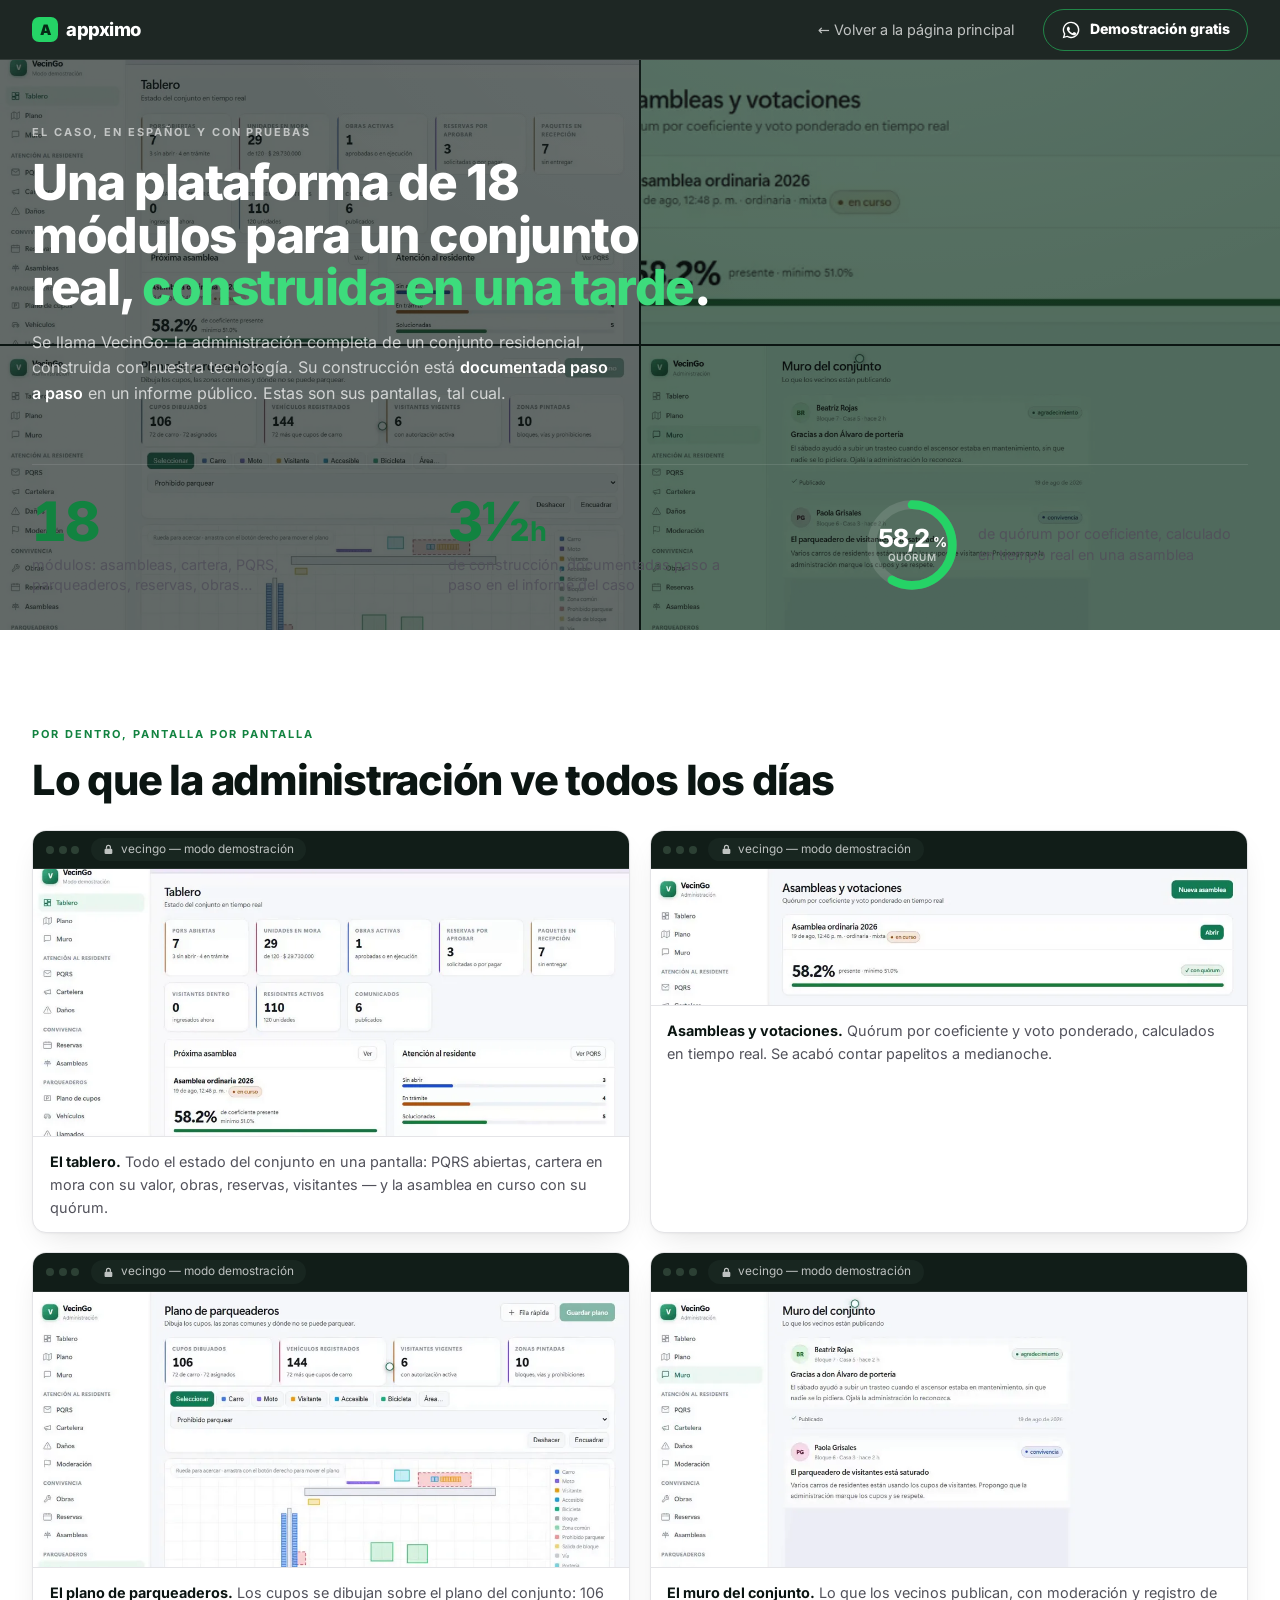
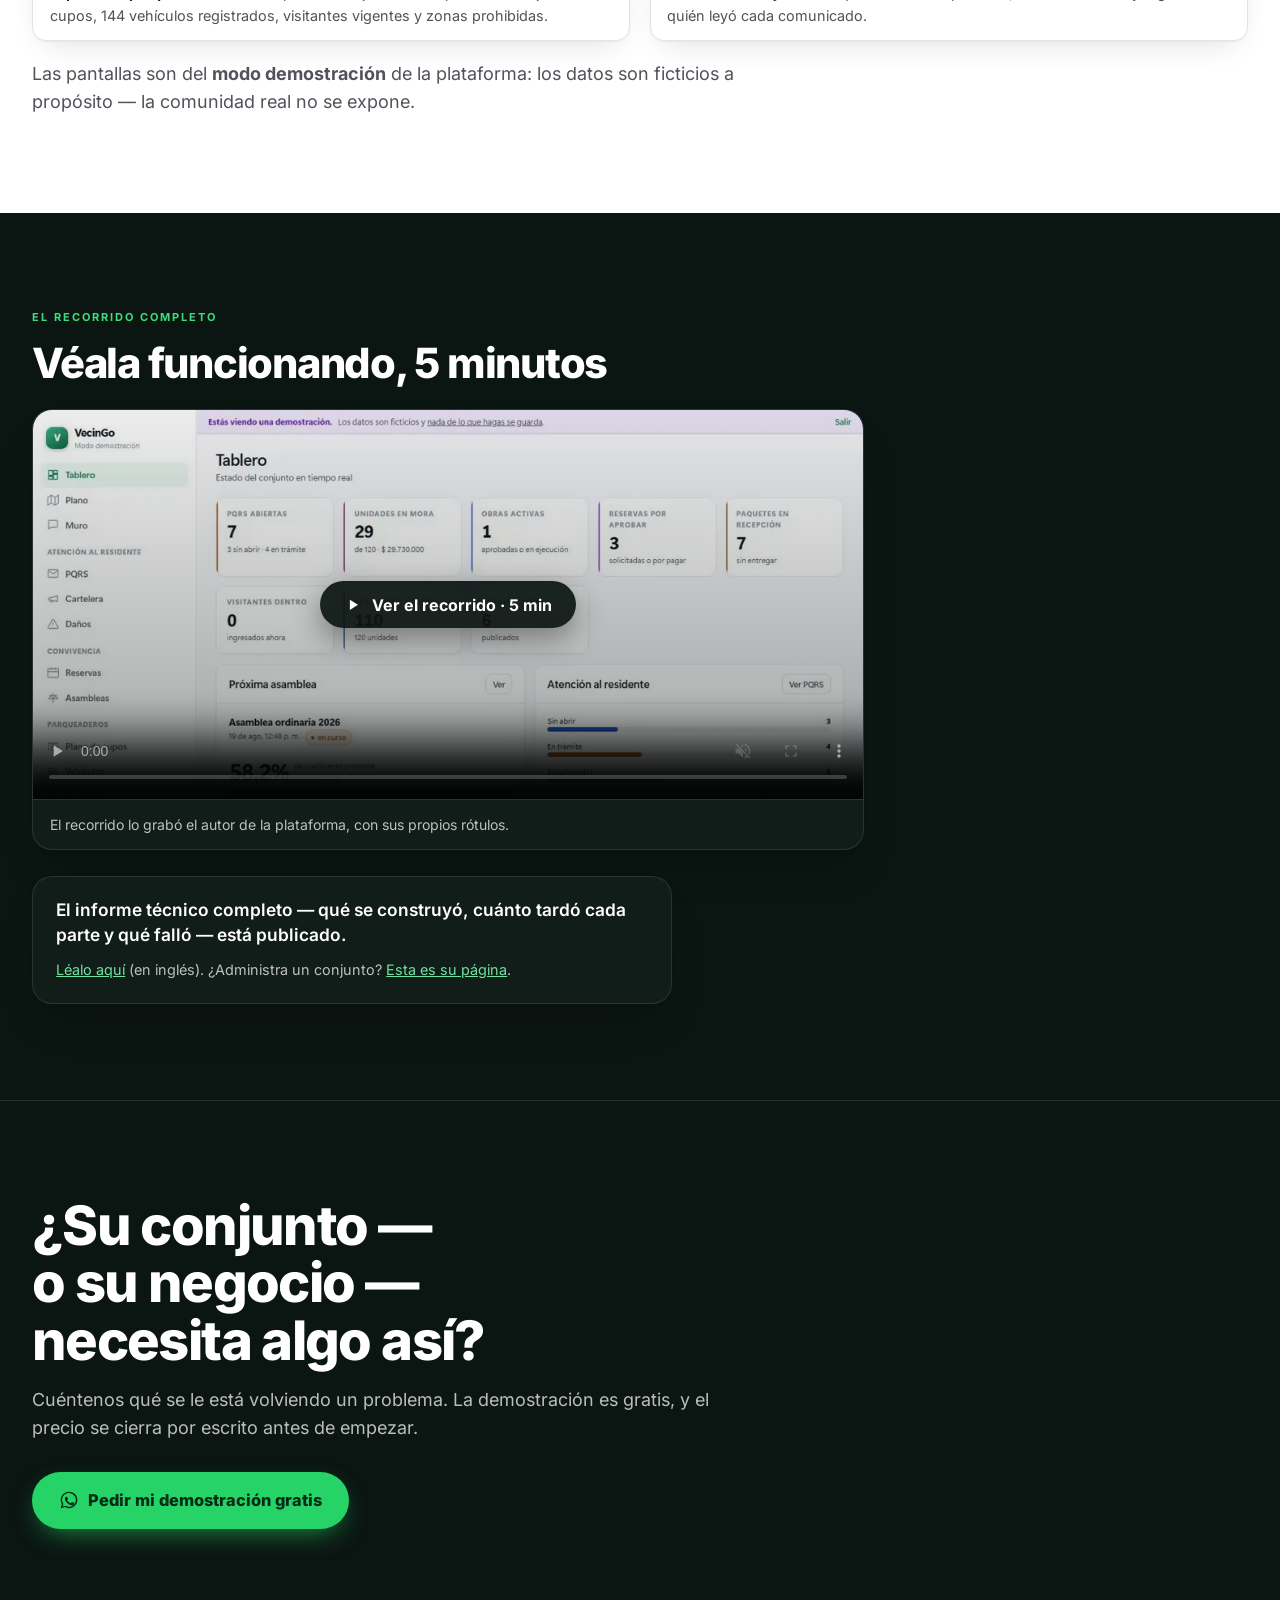
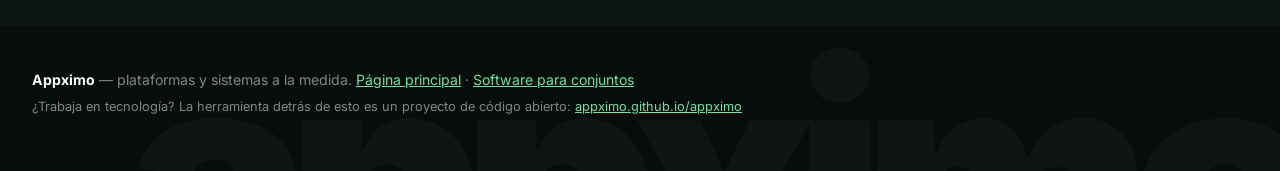
==== commit c678ac99: "feat(hero+cómo funciona): la narrativa de una pasada corre aunque el navegador pida reducir movimien" ====
--- a/caso.html
+++ b/caso.html
@@ -14,7 +14,7 @@
 <meta name="robots" content="index,follow,max-image-preview:large">
 <meta name="theme-color" content="#0b1512">
 <link rel="preload" href="assets/inter-latin-var.woff2" as="font" type="font/woff2" crossorigin>
-<link rel="stylesheet" href="assets/system.css?v=79b03f89">
+<link rel="stylesheet" href="assets/system.css?v=f416f9df">
 <link rel="icon" href="data:image/svg+xml,%3Csvg xmlns='http://www.w3.org/2000/svg' viewBox='0 0 64 64'%3E%3Crect width='64' height='64' rx='14' fill='%2325d366'/%3E%3Ctext x='32' y='45' font-family='Inter,Arial,sans-serif' font-size='38' font-weight='900' fill='%23062b16' text-anchor='middle'%3EA%3C/text%3E%3C/svg%3E">
 <style>
   .hero-float{position:absolute;right:var(--gutter);top:clamp(4.5rem,9vw,7rem);z-index:3;display:none;width:15.5rem}
@@ -102,7 +102,12 @@
   .k{font-weight:600;color:inherit;background:linear-gradient(180deg,transparent 64%,color-mix(in srgb,var(--color-brand) 38%,transparent) 64%);border-radius:2px;padding:0 .08em}
   .b-bubble .k{background:linear-gradient(180deg,transparent 64%,var(--color-brand-200) 64%)}
   .plat-tabs span{transition:background .35s var(--ease),color .35s var(--ease),padding .35s var(--ease)}
-  .plat-tabs span.lit{background:var(--color-brand-100);color:var(--color-brand-ink);border-radius:999px;padding:.1rem .5rem}
+  .plat-tabs span.lit{background:var(--color-brand-100);color:var(--color-brand-ink);border-radius:999px;padding:.1rem .5rem;box-shadow:0 0 0 3px color-mix(in srgb,var(--color-brand) 25%,transparent)}
+  .fly{position:fixed;z-index:80;pointer-events:none;font-weight:700;font-size:.8rem;color:var(--color-on-brand);background:var(--color-brand);border-radius:999px;padding:.2rem .6rem;box-shadow:0 0 0 4px color-mix(in srgb,var(--color-brand) 30%,transparent),0 10px 30px -8px color-mix(in srgb,var(--color-brand) 80%,transparent);white-space:nowrap;will-change:transform,opacity}
+  .fly-trail{position:fixed;z-index:79;pointer-events:none;width:.55rem;height:.55rem;border-radius:50%;background:var(--color-brand-300);opacity:.9;will-change:transform,opacity}
+  html.js .plat.assemble .plat-tabs{animation:coIn .5s var(--ease) both}
+  html.js .plat.assemble .plat-kpis{animation:coIn .5s var(--ease) .15s both}
+  html.js .plat.assemble .co-order{animation:coIn .5s var(--ease) .3s both}
   .ia{margin:1rem 0 0;max-width:34rem}
   .ia summary{list-style:none;display:inline-flex;align-items:center;gap:.55rem;cursor:pointer;font-size:.88rem;font-weight:700;color:#fff;background:rgba(255,255,255,.06);border:1px solid color-mix(in srgb,var(--color-brand) 45%,transparent);border-radius:999px;padding:.5rem 1rem;transition:border-color .18s}
   .ia summary::-webkit-details-marker{display:none}
@@ -283,6 +288,7 @@
   .b-out{margin-top:.9rem;border-radius:14px;overflow:hidden;border:1px solid var(--zinc-200);box-shadow:var(--shadow-soft)}
   .b-out .bbar{background:var(--color-ink-800)}
   .b-plat{border-radius:0;box-shadow:none}
+  .b-order{display:flex;align-items:center;justify-content:space-between;gap:.6rem}
   .b-plat::after{border-radius:0}
   html.js .build:not(.p3) .b-out{display:none}
   html.js .build:not(.p2) .b-proc{opacity:.45}
@@ -385,6 +391,6 @@
   <span class="foot-mark" aria-hidden="true">appximo</span>
 </div></footer>
 <script>document.documentElement.classList.add('js');</script>
-<script src="assets/system.js?v=24a42bb8" defer></script>
+<script src="assets/system.js?v=3c4461c2" defer></script>
 </body>
 </html>
--- a/assets/system.css
+++ b/assets/system.css
@@ -156,10 +156,6 @@
 .nav-links a:hover{color:#fff}
 @media(max-width:860px){.nav-links{display:none}}
 .hero{position:relative;overflow:hidden;background:var(--color-ink);color:#fff;padding:clamp(1.6rem,3.5vw,3rem) 0 0}
-.hero-tex{position:absolute;inset:0;background:url("poster-atina.webp") center 20%/cover no-repeat;opacity:.34;filter:saturate(.55);pointer-events:none}
-.hero-vid{display:none;position:absolute;inset:0;width:100%;height:100%;object-fit:cover;object-position:center 20%;opacity:0;filter:saturate(.55);pointer-events:none;transition:opacity 1.2s var(--ease)}
-.hero-vid.is-ready{display:block}
-.hero-vid.is-on{opacity:.26}
 .hero-grid-bg{position:absolute;inset:0;display:grid;grid-template-columns:1fr;grid-template-rows:repeat(3,1fr);gap:2px;pointer-events:none}
 .hero-grid-bg>div:nth-child(4){display:none}
 .hero-grid-bg>div{position:relative;overflow:hidden}
@@ -167,7 +163,7 @@
 .hero-grid-bg>div::after{content:"";position:absolute;inset:0;background:color-mix(in srgb,var(--color-ink) 35%,transparent)}
 .hero-grid-bg>div:nth-child(2n)::after{background:color-mix(in srgb,var(--color-brand-800) 45%,transparent);mix-blend-mode:multiply}
 @media(min-width:900px){.hero-grid-bg{grid-template-columns:repeat(2,1fr);grid-template-rows:repeat(2,1fr)}.hero-grid-bg>div:nth-child(4){display:block}}
-.hero-veil{position:absolute;inset:0;background:radial-gradient(60rem 30rem at 85% 20%,color-mix(in srgb,var(--color-brand-800) 30%,transparent) 0%,transparent 60%),linear-gradient(180deg,color-mix(in srgb,var(--color-ink) 70%,transparent) 0%,color-mix(in srgb,var(--color-ink) 82%,transparent) 55%,var(--color-ink) 100%);pointer-events:none}
+.hero-veil{position:absolute;inset:0;background:radial-gradient(70rem 40rem at 70% -20%,rgba(255,255,255,.06) 0%,transparent 60%);pointer-events:none}
 .hero .container-x{position:relative;z-index:2}
 .hero-copy{max-width:44rem;padding-top:0}
 .hero-layout{display:grid;gap:2.2rem;align-items:center}
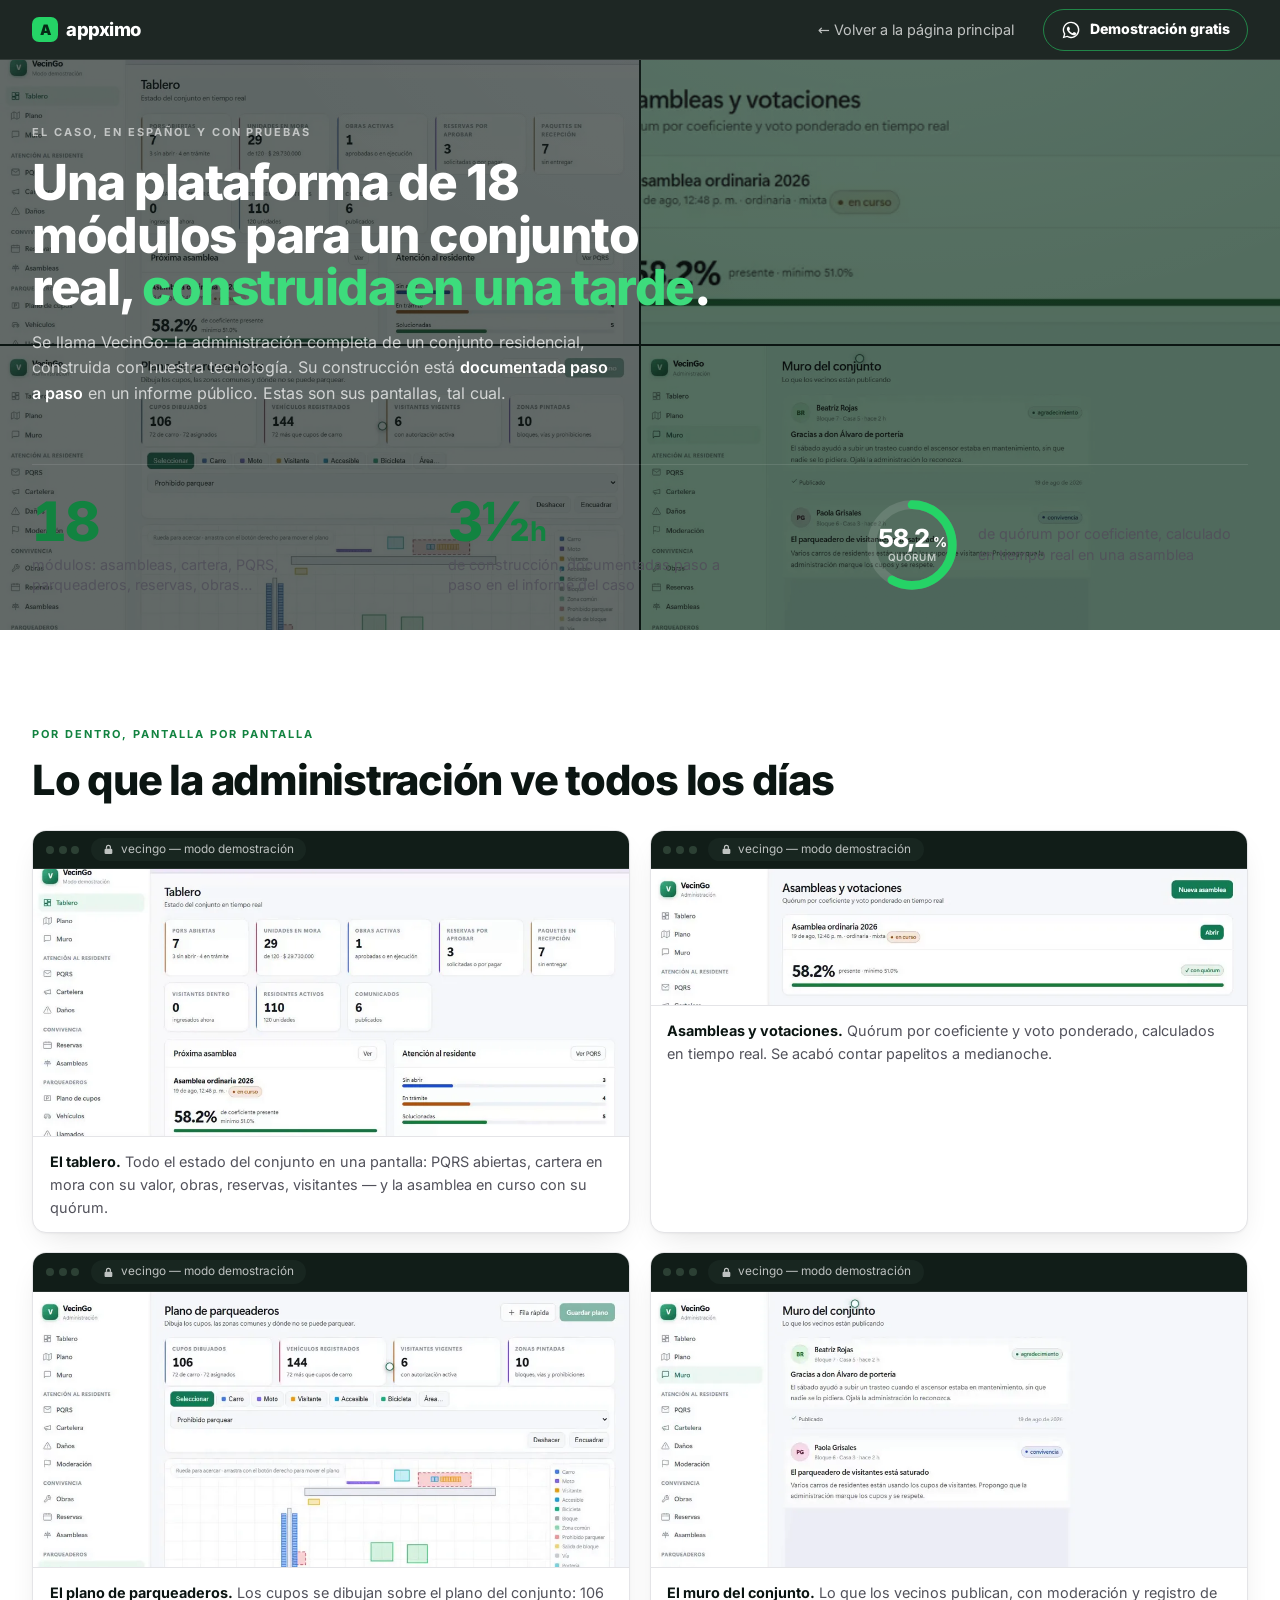
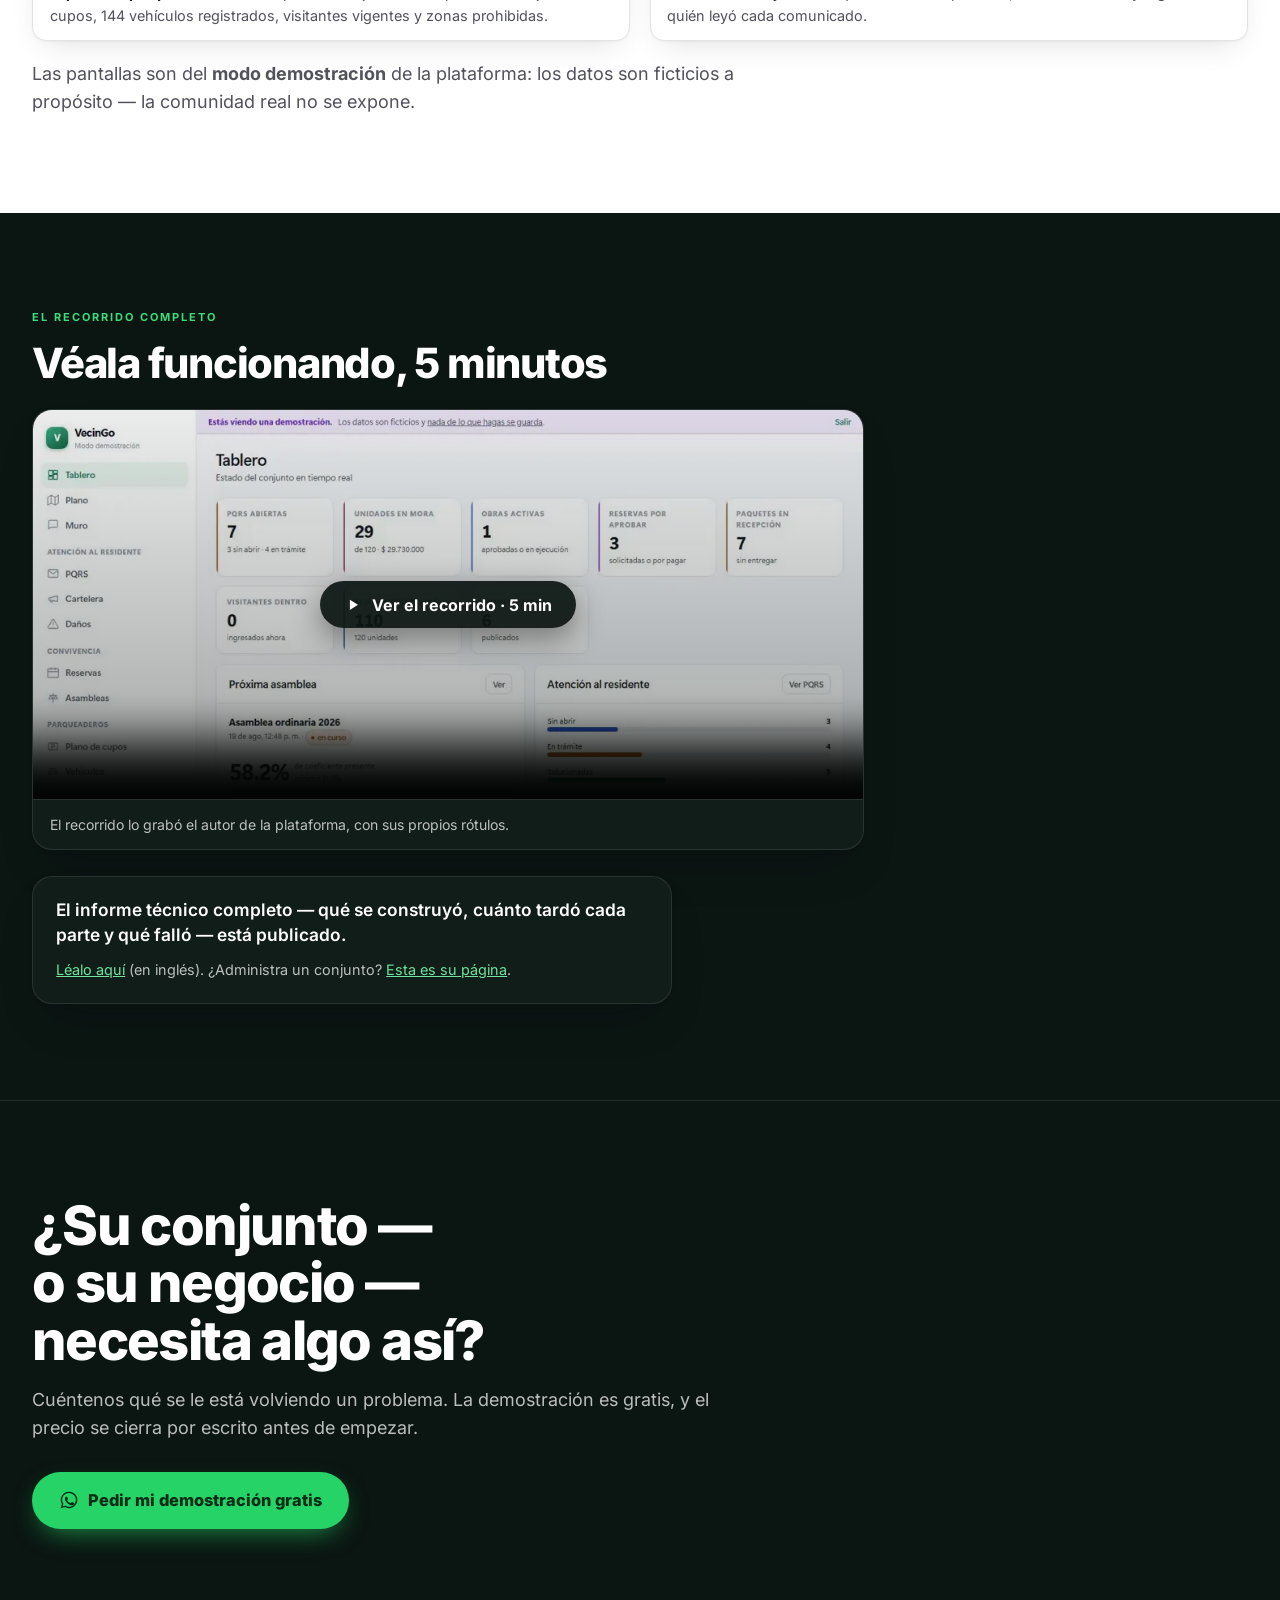
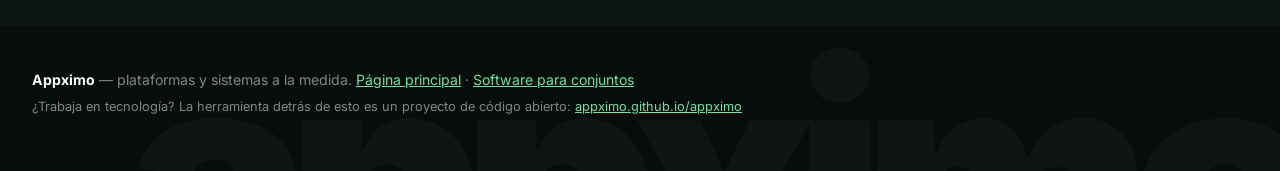
==== commit c5e35dd1: "fix(móvil): el escenario ocupa todo el ancho desde el primer fotograma" ====
--- a/caso.html
+++ b/caso.html
@@ -14,7 +14,7 @@
 <meta name="robots" content="index,follow,max-image-preview:large">
 <meta name="theme-color" content="#0b1512">
 <link rel="preload" href="assets/inter-latin-var.woff2" as="font" type="font/woff2" crossorigin>
-<link rel="stylesheet" href="assets/system.css?v=f416f9df">
+<link rel="stylesheet" href="assets/system.css?v=51310427">
 <link rel="icon" href="data:image/svg+xml,%3Csvg xmlns='http://www.w3.org/2000/svg' viewBox='0 0 64 64'%3E%3Crect width='64' height='64' rx='14' fill='%2325d366'/%3E%3Ctext x='32' y='45' font-family='Inter,Arial,sans-serif' font-size='38' font-weight='900' fill='%23062b16' text-anchor='middle'%3EA%3C/text%3E%3C/svg%3E">
 <style>
   .hero-float{position:absolute;right:var(--gutter);top:clamp(4.5rem,9vw,7rem);z-index:3;display:none;width:15.5rem}
@@ -86,18 +86,6 @@
   .autom-visual{margin:0 auto;max-width:20rem;width:100%}
   @media(max-width:759px){.hero .cta-row .btn-wa{font-size:.95rem;padding:.8rem 1.25rem;gap:.5rem}}
   /* ── chip IA (solo en la variante ?hero=idea) ── */
-  /* ── el bombillo que se enciende (una pasada) ── */
-  .bulb{display:inline-block;width:.78em;height:.78em;vertical-align:-.06em;margin-right:.12em;overflow:visible}
-  .bulb path{fill:none;stroke:currentColor;stroke-width:1.9;stroke-linecap:round;stroke-linejoin:round}
-  .bulb .bulb-ray{stroke:var(--color-brand-400)}
-  @media (prefers-reduced-motion:no-preference){
-    @keyframes bulbDraw{from{stroke-dashoffset:60}to{stroke-dashoffset:0}}
-    @keyframes bulbOn{0%{opacity:0;transform:scale(.6)}60%{opacity:1;transform:scale(1.15)}100%{opacity:1;transform:scale(1)}}
-    @keyframes bulbGlow{0%{filter:drop-shadow(0 0 0 transparent)}50%{filter:drop-shadow(0 0 10px color-mix(in srgb,var(--color-brand) 80%,transparent))}100%{filter:drop-shadow(0 0 4px color-mix(in srgb,var(--color-brand) 55%,transparent))}}
-    html.js .bulb .bulb-glass{stroke-dasharray:60;animation:bulbDraw 1.1s var(--ease) .3s both}
-    html.js .bulb .bulb-ray{transform-origin:center;transform-box:fill-box;animation:bulbOn .5s cubic-bezier(.34,1.56,.64,1) 1.3s both}
-    html.js .bulb{animation:bulbGlow 1.2s var(--ease) 1.3s both}
-  }
   /* ── palabras clave: se resaltan al escribirse y encienden su pestaña ── */
   .k{font-weight:600;color:inherit;background:linear-gradient(180deg,transparent 64%,color-mix(in srgb,var(--color-brand) 38%,transparent) 64%);border-radius:2px;padding:0 .08em}
   .b-bubble .k{background:linear-gradient(180deg,transparent 64%,var(--color-brand-200) 64%)}
@@ -132,9 +120,24 @@
   .co-order .price{font-weight:800;font-variant-numeric:tabular-nums;font-size:1.25rem;letter-spacing:-.03em;margin-top:.3rem;white-space:nowrap}
   .co-order .row{display:flex;justify-content:space-between;align-items:center;margin-top:.55rem;gap:.5rem}
   .co-notif{width:100%;padding:.8rem .95rem}
-  .stage{position:relative;display:none;margin-left:auto;max-width:25rem;padding:1.1rem;border-radius:var(--radius-3xl);background:rgba(255,255,255,.045);border:1px solid rgba(255,255,255,.12);box-shadow:inset 0 1px 0 rgba(255,255,255,.06),0 30px 80px -30px rgba(0,0,0,.6)}
-  .stage::before{content:"";position:absolute;inset:-18%;z-index:-1;background:radial-gradient(closest-side,color-mix(in srgb,var(--color-brand-700) 45%,transparent),transparent 70%);pointer-events:none}
-  @media(min-width:1000px){.stage{display:block}.stage .flow{display:flex;max-width:none;margin:0}.flow-m{display:none}}
+  .stage{position:relative;display:none;margin-left:auto;max-width:25rem;padding:1.1rem;border-radius:var(--radius-3xl);background:var(--white);color:var(--text);border:1px solid rgba(255,255,255,.35);box-shadow:0 40px 90px -30px rgba(0,0,0,.7),0 0 0 8px rgba(255,255,255,.04)}
+  .stage::before{content:"";position:absolute;inset:-14%;z-index:-1;background:radial-gradient(closest-side,rgba(255,255,255,.10),transparent 70%);pointer-events:none}
+  .stage .fl-k{color:var(--color-brand-ink)}
+  .stage .fl-bubble{background:var(--zinc-100);border-color:var(--zinc-200);color:var(--text);font-weight:500}
+  .stage .fl-arrow{color:var(--color-brand-ink)}
+  .stage .fl-arrow::before{background:repeating-linear-gradient(180deg,var(--color-brand-500) 0 4px,transparent 4px 8px)}
+  .stage .plat{box-shadow:var(--shadow-soft);border:1px solid var(--zinc-200)}
+  .stage .k{background:linear-gradient(180deg,transparent 64%,var(--color-brand-200) 64%)}
+  .stage .fl-chips .chip-ghost{border-color:var(--zinc-200);background:var(--zinc-50);color:var(--zinc-700)}
+  .stage .flow{display:flex;max-width:none;margin:0}
+  @media(min-width:1000px){.stage{display:block}.flow-m{display:none}}
+  @media(max-width:999px){
+    .hero-layout{display:flex;flex-direction:column}
+    .stage{display:block;order:-1;width:100%;max-width:none;margin:0 0 1.6rem;padding:.9rem;border-radius:var(--radius-2xl)}
+    .flow-m{display:none}
+    .hero-copy{padding-top:0}
+    html.js .flow:not(.typed) .fl-after{display:none}
+  }
   .plat{position:relative;background:var(--white);color:var(--text);border-radius:var(--radius-2xl);box-shadow:var(--shadow-lift);padding:.8rem .9rem .9rem}
   .plat::after{content:"";position:absolute;inset:-2px;border-radius:calc(var(--radius-2xl) + 2px);padding:2px;background:conic-gradient(from var(--sweep,0deg),transparent 0 70%,var(--color-brand-400) 85%,transparent 100%);-webkit-mask:linear-gradient(#000 0 0) content-box,linear-gradient(#000 0 0);-webkit-mask-composite:xor;mask-composite:exclude;opacity:0;pointer-events:none}
   .plat-tabs{display:flex;gap:.9rem;font-size:.74rem;font-weight:600;color:var(--text-3);border-bottom:1px solid var(--zinc-100);padding-bottom:.5rem;margin-bottom:.6rem}
@@ -147,33 +150,28 @@
   .fl-chips{display:flex;flex-wrap:wrap;gap:.4rem;margin-top:.6rem}
   .fl-caret{display:none;width:2px;height:1em;background:var(--color-brand-400);vertical-align:-.15em;margin-left:2px}
   html.js .flow.typing .fl-caret{display:inline-block}
-  @media (prefers-reduced-motion:no-preference){
-    @keyframes coIn{from{opacity:0;transform:translateY(14px)}to{opacity:1;transform:none}}
-    @keyframes caret{0%,100%{opacity:0}50%{opacity:1}}
-    html.js .flow>.fl-step:first-child{animation:coIn .5s var(--ease) both;animation-delay:.2s}
-    html.js .flow.typing .fl-caret{animation:caret .9s steps(1) infinite}
-    html.js .flow:not(.typed) .fl-after{opacity:0}
-    html.js .flow.typed .fl-after{animation:coIn .6s var(--ease) both}
-    html.js .flow.typed .fl-after:nth-of-type(2){animation-delay:.15s}html.js .flow.typed .fl-after:nth-of-type(3){animation-delay:.4s}html.js .flow.typed .fl-after:nth-of-type(4){animation-delay:1.2s}html.js .flow.typed .fl-after:nth-of-type(5){animation-delay:1.45s}
-    /* la idea se «envía»: se encoge y apaga como un mensaje enviado */
-    html.js .flow .fl-bubble{transition:transform .5s var(--ease),opacity .5s var(--ease);transform-origin:left top}
-    html.js .flow.typed .fl-bubble{transform:scale(.96);opacity:.7}
-    /* el conector se dibuja */
-    html.js .flow .fl-arrow::before{transform:scaleY(0);transform-origin:top;transition:transform .45s var(--ease)}
-    html.js .flow.typed .fl-arrow::before{transform:none}
-    html.js .flow.typed .fl-arrow:nth-of-type(4)::before{transition-delay:1.1s}
-    /* la plataforma entra con un barrido de luz en el borde (una pasada) */
-    @property --sweep{syntax:"<angle>";inherits:false;initial-value:0deg}
-    @keyframes sweep{from{--sweep:0deg;opacity:1}to{--sweep:360deg;opacity:0}}
-    html.js .flow.typed .plat::after{animation:sweep 1.5s var(--ease) .45s 1 both}
-    @keyframes platIn{from{opacity:0;transform:translateY(16px) scale(.94)}to{opacity:1;transform:none}}
-    html.js .flow.typed .plat{animation:platIn .7s var(--ease) .4s both}
-    /* los avisos caen uno a uno */
-    html.js .flow.typed .co-notif .notif{animation:coIn .5s var(--ease) both}
-    html.js .flow.typed .co-notif .notif:nth-child(1){animation-delay:1.5s}html.js .flow.typed .co-notif .notif:nth-child(2){animation-delay:1.75s}html.js .flow.typed .co-notif .notif:nth-child(3){animation-delay:2s}
-    html.js .flow.typed .fl-chips .chip{animation:coIn .45s var(--ease) both}
-    html.js .flow.typed .fl-chips .chip:nth-child(1){animation-delay:2.1s}html.js .flow.typed .fl-chips .chip:nth-child(2){animation-delay:2.25s}html.js .flow.typed .fl-chips .chip:nth-child(3){animation-delay:2.4s}
-  }
+  /* narrativa de UNA pasada: corre siempre (no es un bucle); solo el parpadeo del cursor respeta reducir-movimiento */
+  @keyframes coIn{from{opacity:0;transform:translateY(14px)}to{opacity:1;transform:none}}
+  @keyframes caret{0%,100%{opacity:0}50%{opacity:1}}
+  html.js .flow>.fl-step:first-child{animation:coIn .5s var(--ease) both;animation-delay:.2s}
+  @media (prefers-reduced-motion:no-preference){html.js .flow.typing .fl-caret{animation:caret .9s steps(1) infinite}}
+  html.js .flow:not(.typed) .fl-after{opacity:0}
+  html.js .flow.typed .fl-after{animation:coIn .6s var(--ease) both}
+  html.js .flow.typed .fl-after:nth-of-type(2){animation-delay:.15s}html.js .flow.typed .fl-after:nth-of-type(3){animation-delay:.4s}html.js .flow.typed .fl-after:nth-of-type(4){animation-delay:1.2s}html.js .flow.typed .fl-after:nth-of-type(5){animation-delay:1.45s}
+  html.js .flow .fl-bubble{transition:transform .5s var(--ease),opacity .5s var(--ease);transform-origin:left top}
+  html.js .flow.typed .fl-bubble{transform:scale(.97);opacity:.8}
+  html.js .flow .fl-arrow::before{transform:scaleY(0);transform-origin:top;transition:transform .45s var(--ease)}
+  html.js .flow.typed .fl-arrow::before{transform:none}
+  html.js .flow.typed .fl-arrow:nth-of-type(4)::before{transition-delay:1.1s}
+  @property --sweep{syntax:"<angle>";inherits:false;initial-value:0deg}
+  @keyframes sweep{from{--sweep:0deg;opacity:1}to{--sweep:360deg;opacity:0}}
+  html.js .flow.typed .plat::after{animation:sweep 1.5s var(--ease) .45s 1 both}
+  @keyframes platIn{from{opacity:0;transform:translateY(16px) scale(.94)}to{opacity:1;transform:none}}
+  html.js .flow.typed .plat{animation:platIn .7s var(--ease) .4s both}
+  html.js .flow.typed .co-notif .notif{animation:coIn .5s var(--ease) both}
+  html.js .flow.typed .co-notif .notif:nth-child(1){animation-delay:1.5s}html.js .flow.typed .co-notif .notif:nth-child(2){animation-delay:1.75s}html.js .flow.typed .co-notif .notif:nth-child(3){animation-delay:2s}
+  html.js .flow.typed .fl-chips .chip{animation:coIn .45s var(--ease) both}
+  html.js .flow.typed .fl-chips .chip:nth-child(1){animation-delay:2.1s}html.js .flow.typed .fl-chips .chip:nth-child(2){animation-delay:2.25s}html.js .flow.typed .fl-chips .chip:nth-child(3){animation-delay:2.4s}
   .notif{display:flex;align-items:center;gap:.7rem;padding:.55rem 0;border-top:1px solid var(--ink-line)}
   .notif:first-child{border-top:none;padding-top:0}
   .notif .ci{width:1.8rem;height:1.8rem;border-radius:50%;background:var(--color-brand-500);display:flex;align-items:center;justify-content:center;flex:none}
@@ -292,13 +290,12 @@
   .b-plat::after{border-radius:0}
   html.js .build:not(.p3) .b-out{display:none}
   html.js .build:not(.p2) .b-proc{opacity:.45}
-  @media (prefers-reduced-motion:no-preference){
-    @keyframes procPulse{0%,100%{box-shadow:0 0 0 0 color-mix(in srgb,var(--color-brand) 45%,transparent)}70%{box-shadow:0 0 0 .5rem transparent}}
-    html.js .build.p1 .b-caret{display:inline-block;animation:caret .9s steps(1) infinite}
-    html.js .b-proc li.on i{animation:procPulse 1s ease-out 3}
-    html.js .build.p3 .b-out{animation:platIn .7s var(--ease) both}
-    html.js .build.p3 .b-plat::after{animation:sweep 1.5s var(--ease) .3s 1 both}
-  }
+  @keyframes procPulse{0%,100%{box-shadow:0 0 0 0 color-mix(in srgb,var(--color-brand) 45%,transparent)}70%{box-shadow:0 0 0 .5rem transparent}}
+  html.js .build.p1 .b-caret{display:inline-block}
+  @media (prefers-reduced-motion:no-preference){html.js .build.p1 .b-caret{animation:caret .9s steps(1) infinite}}
+  html.js .b-proc li.on i{animation:procPulse 1s ease-out 3}
+  html.js .build.p3 .b-out{animation:platIn .7s var(--ease) both}
+  html.js .build.p3 .b-plat::after{animation:sweep 1.5s var(--ease) .3s 1 both}
   /* ── la franja de demos ── */
   .strip{display:flex;flex-wrap:wrap;align-items:center;gap:.5rem 1rem;font-size:.95rem;color:var(--text-2)}
   .strip b{color:var(--text)}
--- a/assets/system.css
+++ b/assets/system.css
@@ -155,7 +155,7 @@
 .nav-links a{color:var(--ink-text-dim);text-decoration:none}
 .nav-links a:hover{color:#fff}
 @media(max-width:860px){.nav-links{display:none}}
-.hero{position:relative;overflow:hidden;background:var(--color-ink);color:#fff;padding:clamp(1.6rem,3.5vw,3rem) 0 0}
+.hero{position:relative;overflow:hidden;background:var(--color-ink);color:#fff;padding:clamp(1.2rem,3.5vw,3rem) 0 0}
 .hero-grid-bg{position:absolute;inset:0;display:grid;grid-template-columns:1fr;grid-template-rows:repeat(3,1fr);gap:2px;pointer-events:none}
 .hero-grid-bg>div:nth-child(4){display:none}
 .hero-grid-bg>div{position:relative;overflow:hidden}
